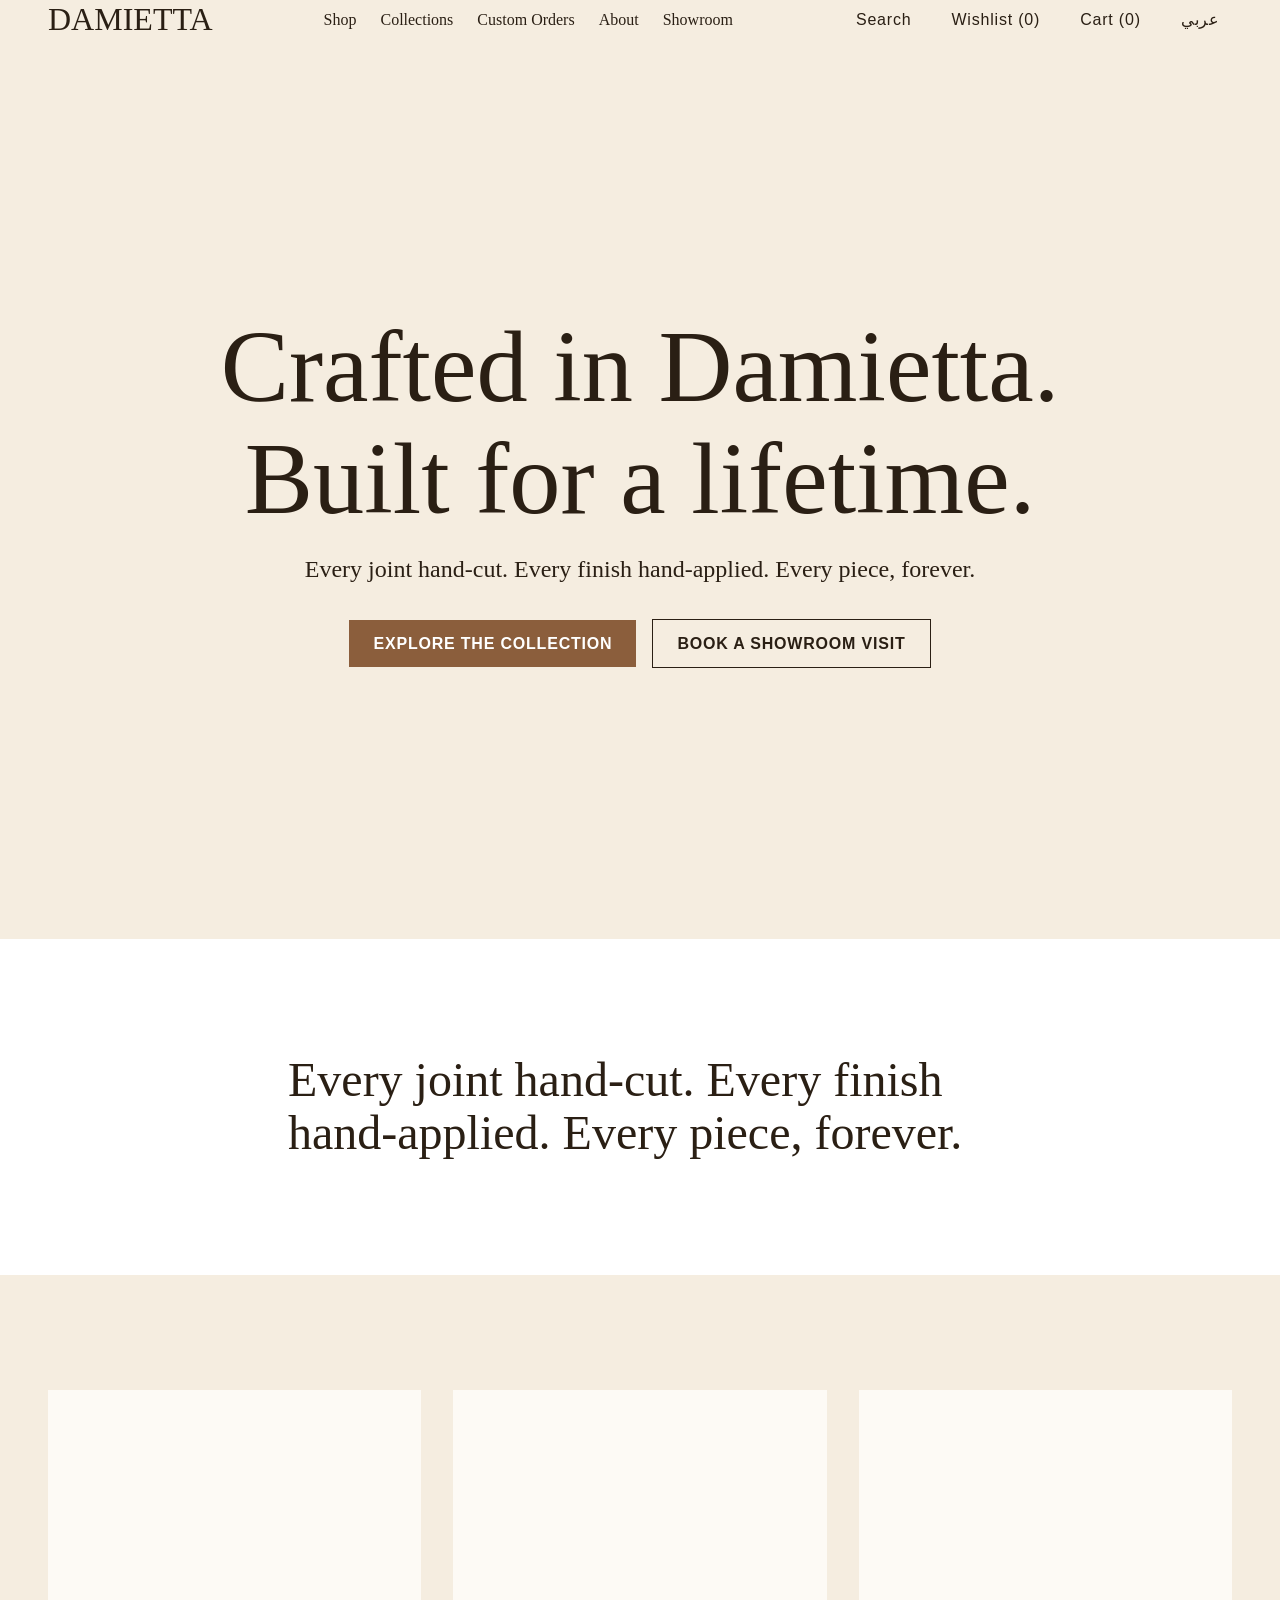
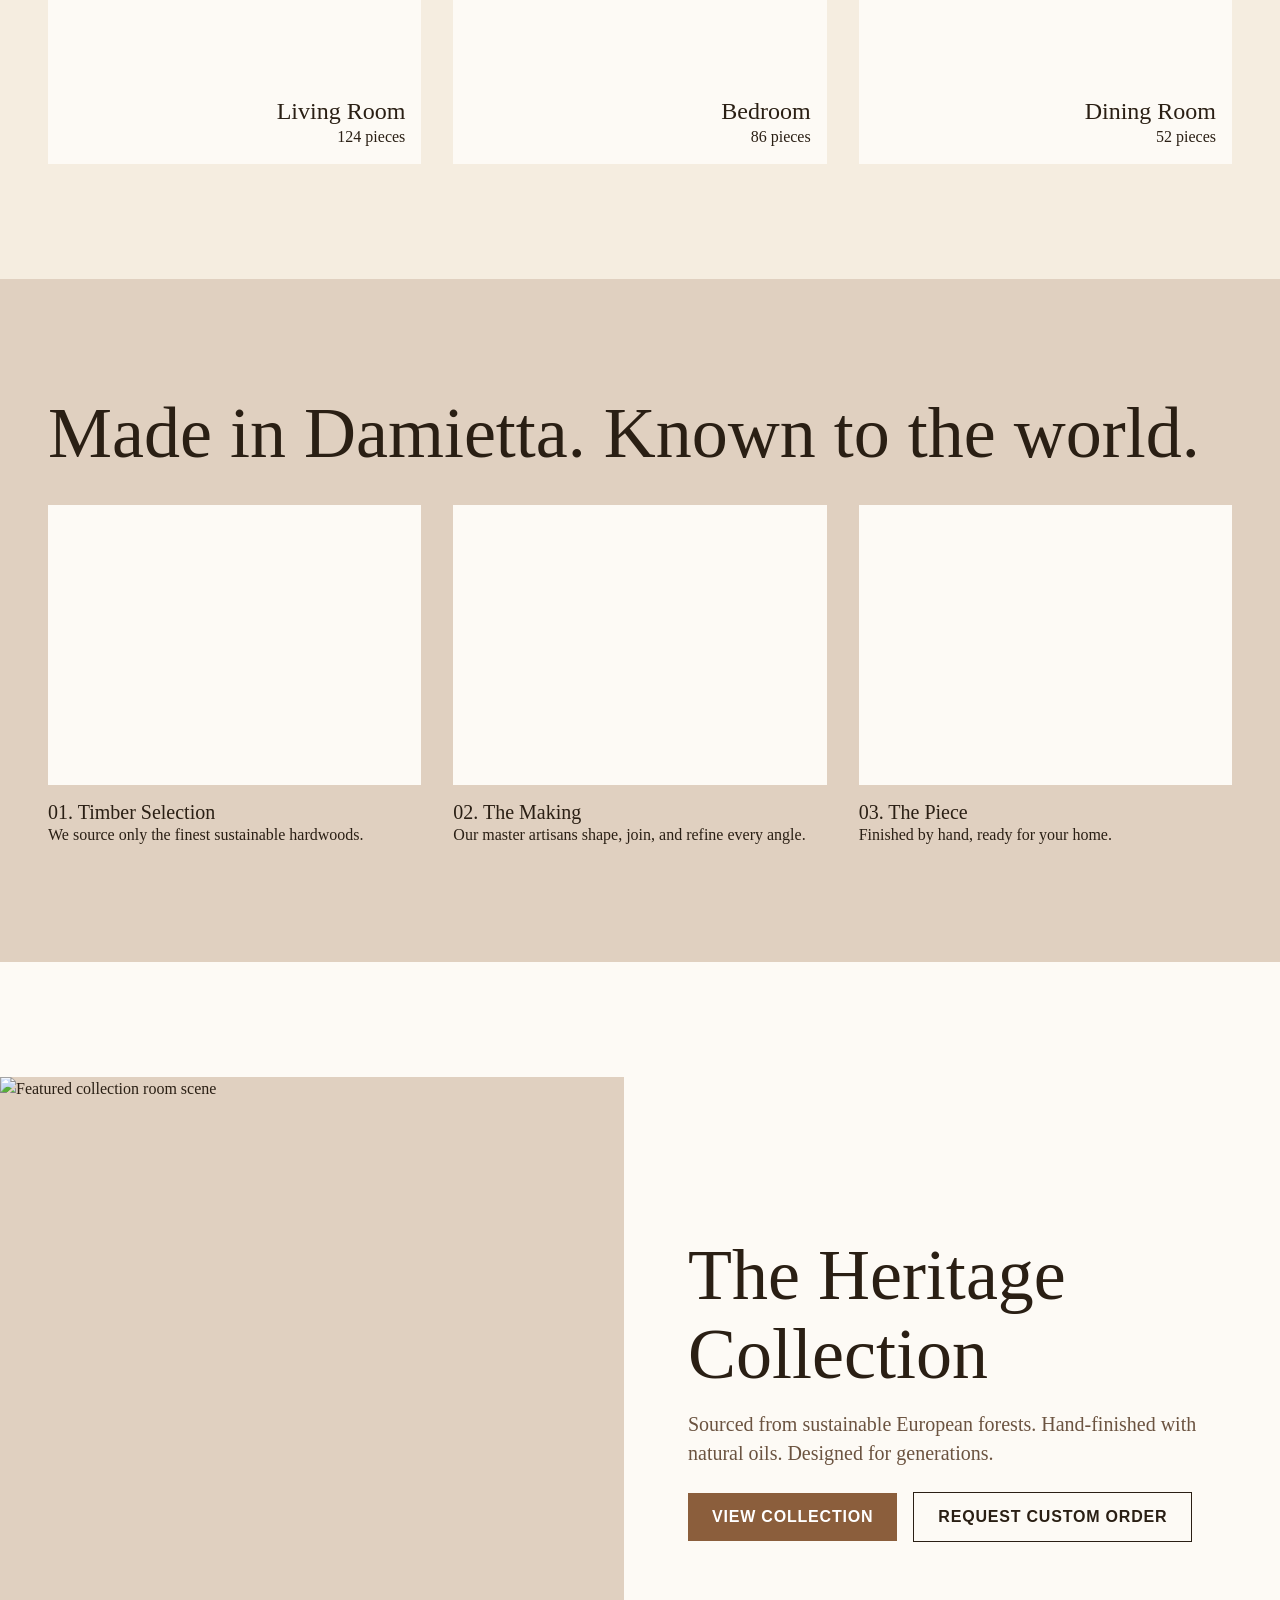
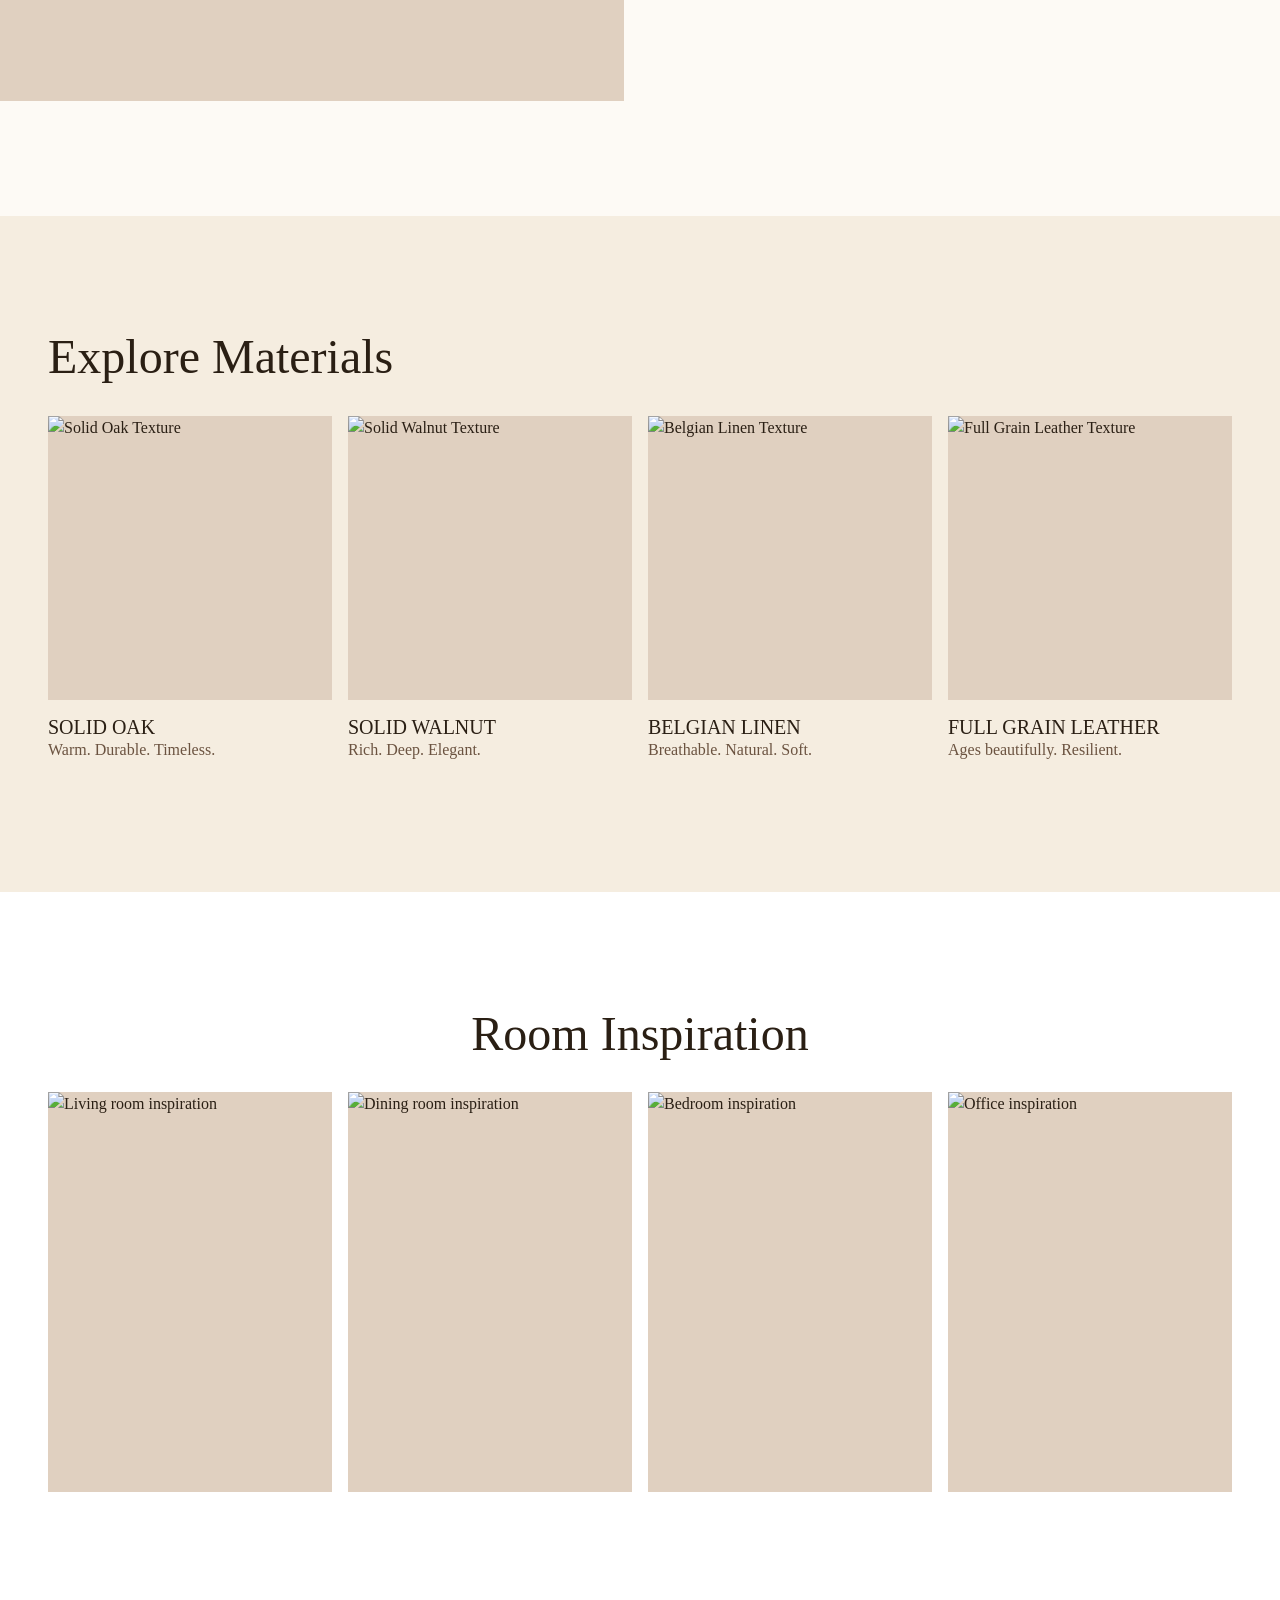
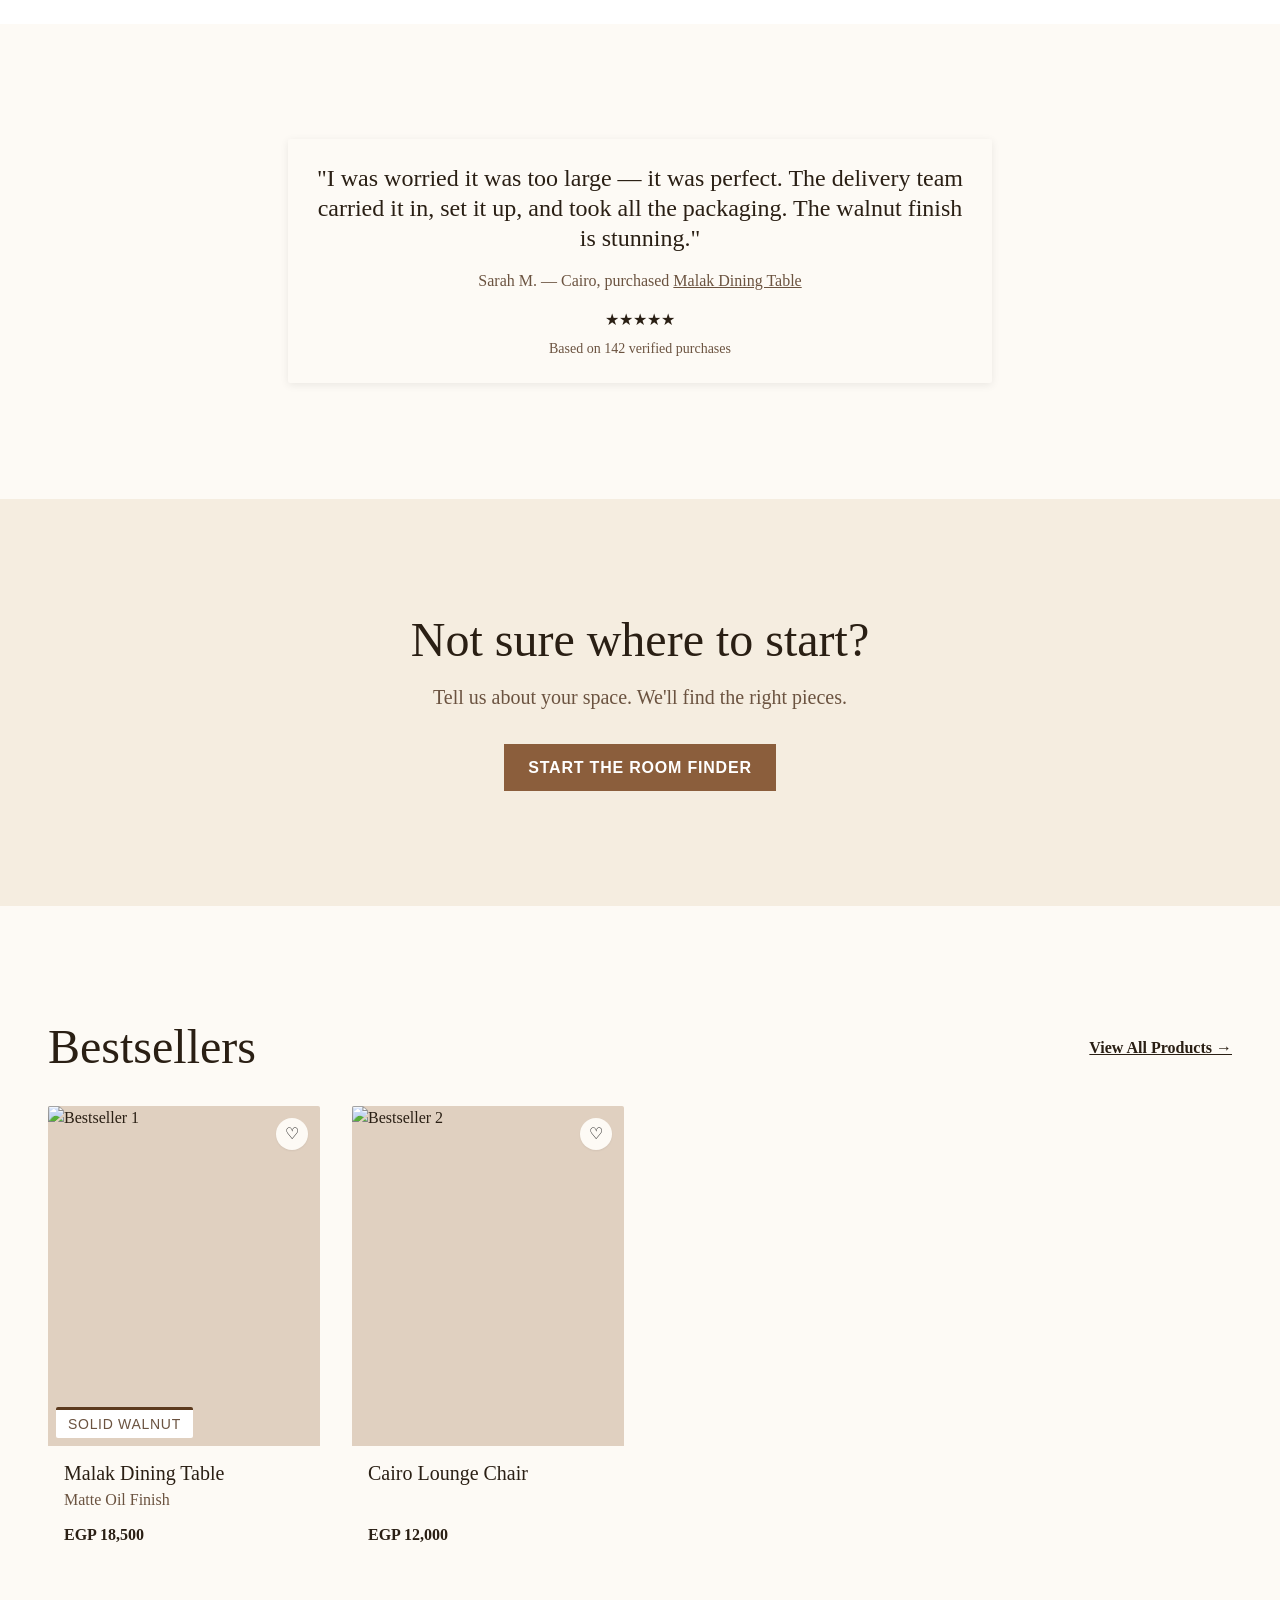
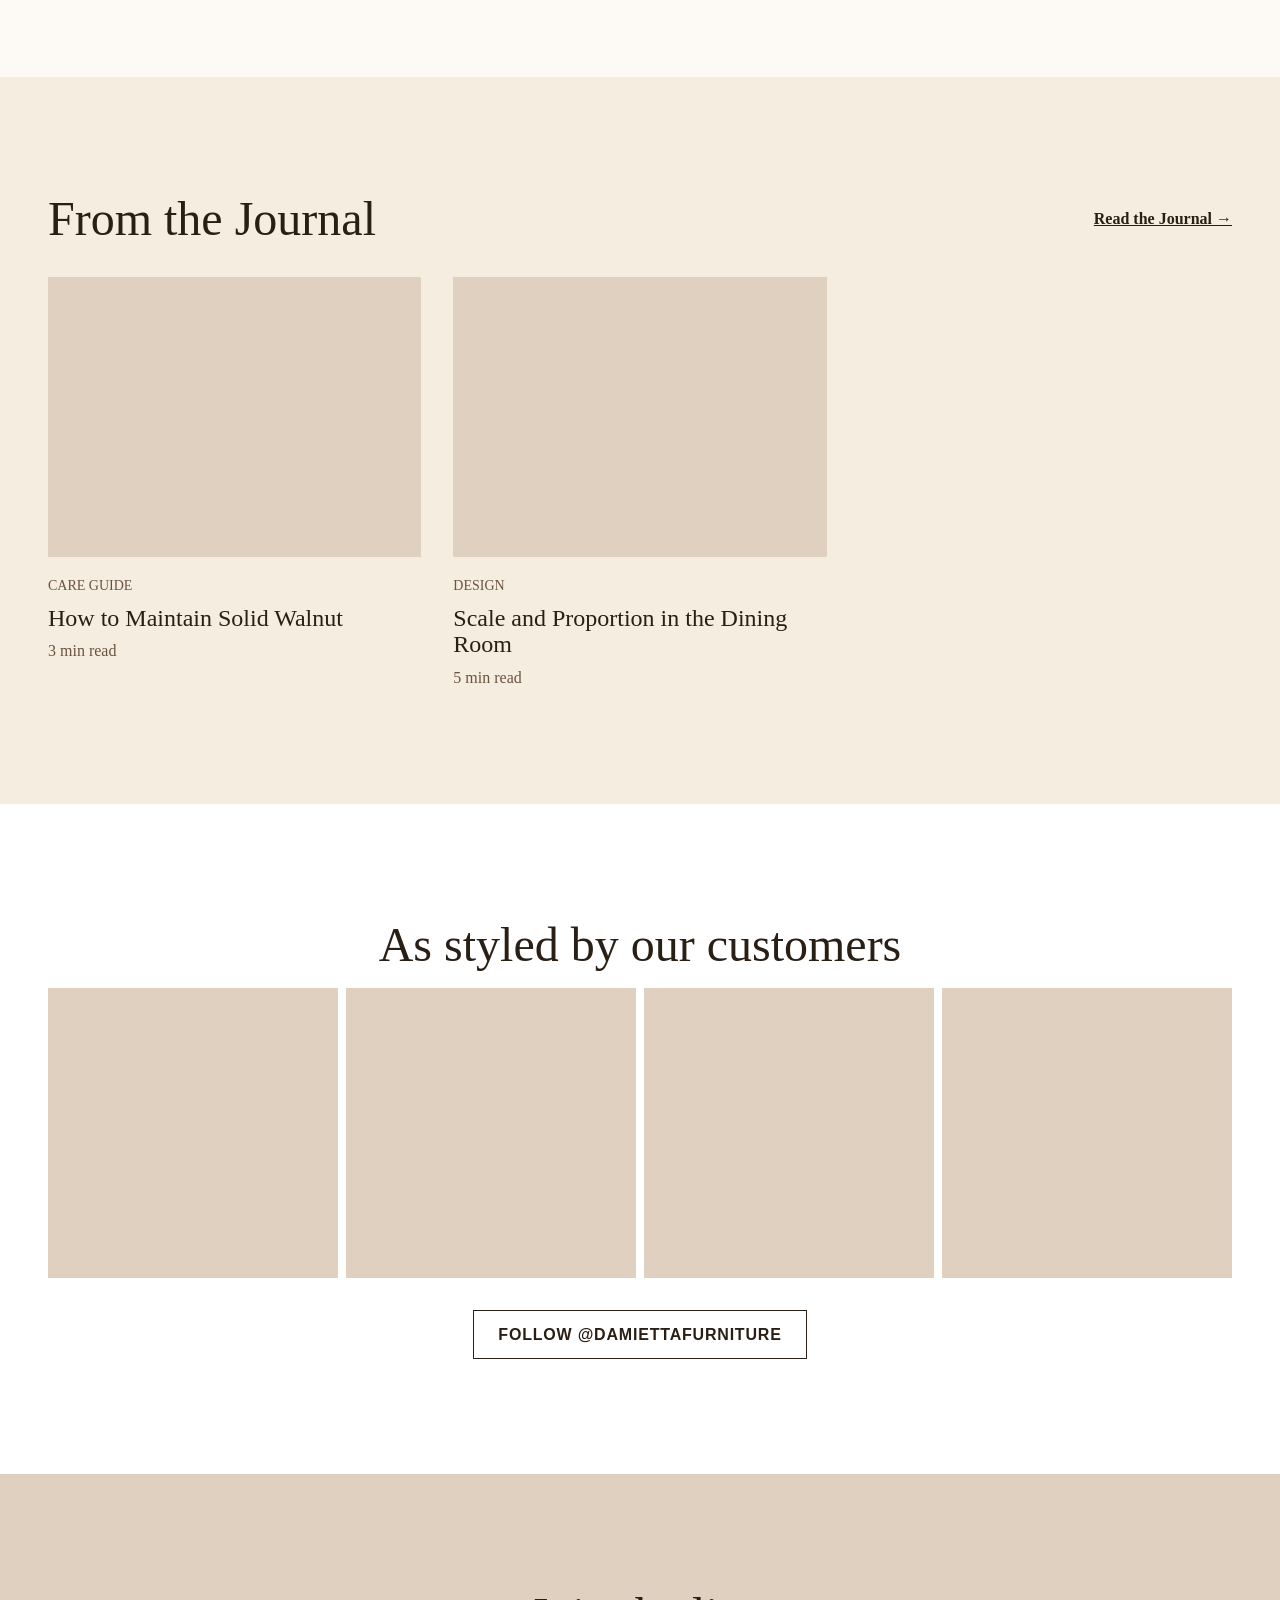
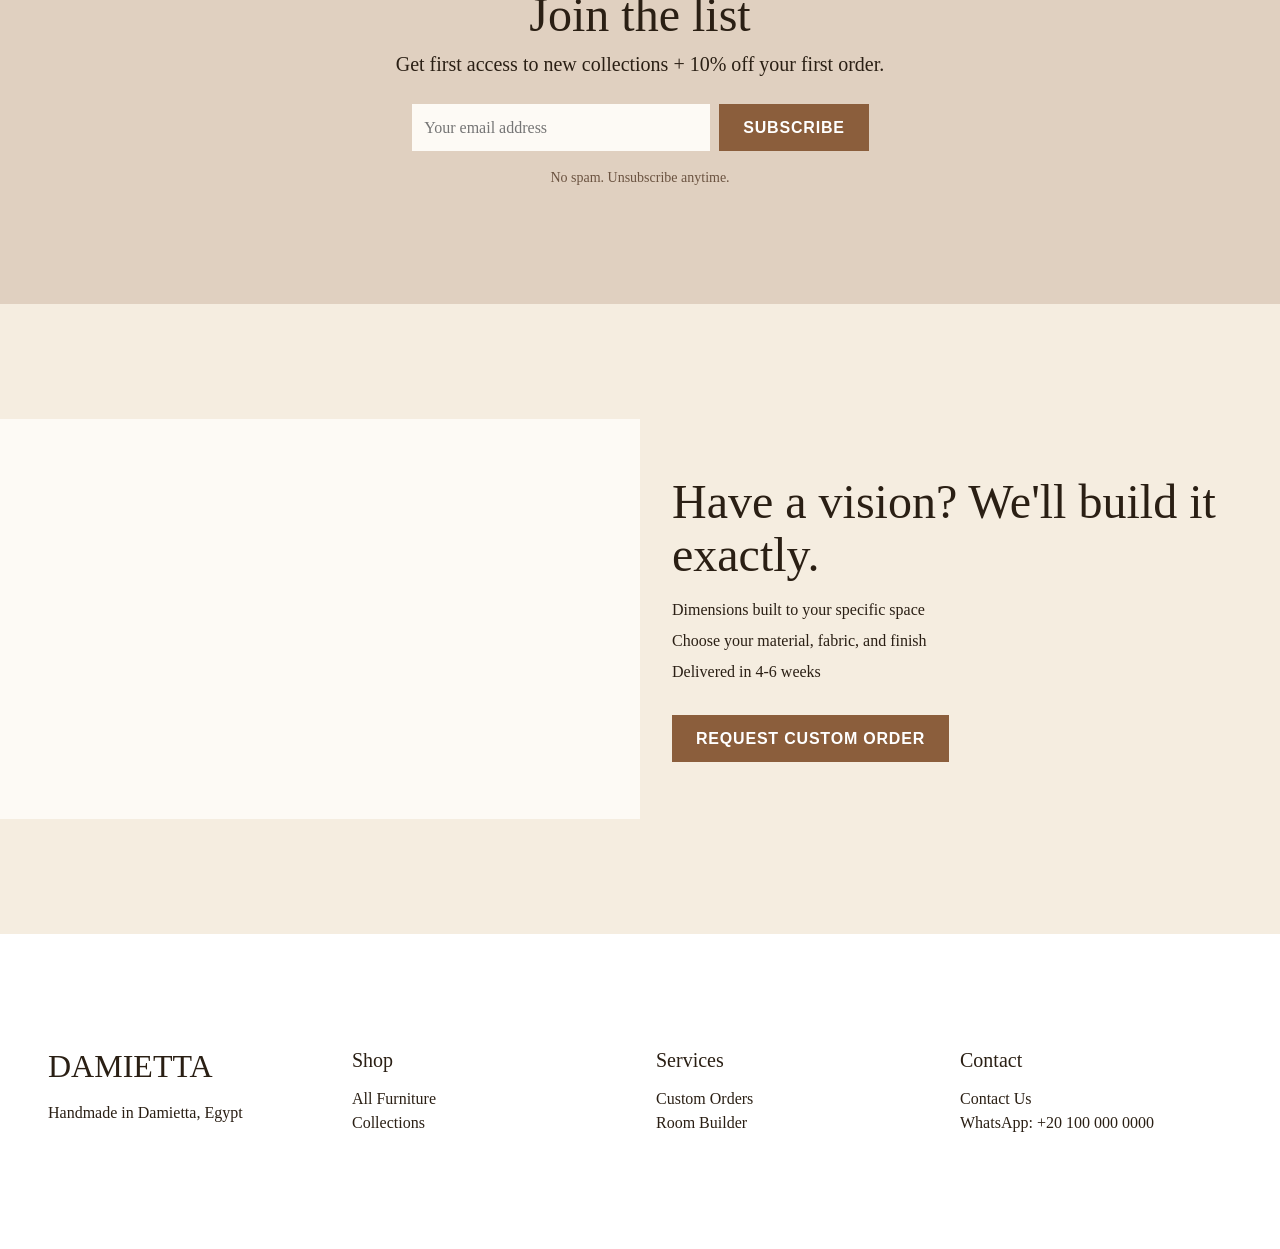
==== pages/index.html @ 0891b2ca "feat: implement complete vanilla HTML/CSS/JS furniture gallery system Co-authored-by: motifyee <1329" ====
<!DOCTYPE html>

<html dir="ltr" lang="en">
<head>
<meta charset="utf-8"/>
<meta content="width=device-width, initial-scale=1.0" name="viewport"/>
<title>Damietta Furniture | Crafted for a lifetime</title>
<!-- Preload LCP image -->
<link as="image" href="assets/hero-room.webp" rel="preload" type="image/webp"/>
<link href="../tokens.css" rel="stylesheet"/>
<link href="../base.css" rel="stylesheet"/>
<link href="../layout.css" rel="stylesheet"/>
<link href="../components.css" rel="stylesheet"/>
<link href="../rtl.css" rel="stylesheet"/>
<!-- Load default personality -->
<link href="../brand-personalities/artisan-heritage.css" rel="stylesheet"/>
</head>
<body>
<!-- Navigation -->
<header class="header">
<div class="container flex-row justify-between align-center">
<div class="header__logo h3">DAMIETTA</div>
<nav class="header__nav">
<!-- Desktop Nav -->
<ul class="flex-row gap-6 d-mobile-none">
<li><a href="gallery.html">Shop</a></li>
<li><a href="collections.html">Collections</a></li>
<li><a href="custom-order.html">Custom Orders</a></li>
<li><a href="about.html">About</a></li>
<li><a href="showroom.html">Showroom</a></li>
</ul>
</nav>
<div class="header__actions flex-row gap-4">
<button aria-label="Search" class="btn btn--ghost">Search</button>
<button aria-label="Wishlist" class="btn btn--ghost">Wishlist (0)</button>
<button aria-label="Cart" class="btn btn--ghost">Cart (0)</button>
<button class="btn btn--ghost" onclick="document.documentElement.dir='rtl';">عربي</button>
</div>
</div>
</header>
<main>
<!-- Hero -->
<section class="section section--hero flex-column justify-center align-center bg-background hero-bg">
<div class="container text-center">
<h1 class="text-display">Crafted in Damietta.<br/>Built for a lifetime.</h1>
<p class="text-xl margin-top-4">Every joint hand-cut. Every finish hand-applied. Every piece, forever.</p>
<div class="flex-row gap-4 justify-center margin-top-8">
<a class="btn btn--primary" href="gallery.html">Explore the Collection</a>
<a class="btn btn--secondary" href="showroom.html">Book a Showroom Visit</a>
</div>
</div>
</section>
<!-- Brand Statement -->
<section class="section bg-surface-raised">
<div class="container container--narrow">
<h2 class="text-3xl">Every joint hand-cut. Every finish hand-applied. Every piece, forever.</h2>
</div>
</section>
<!-- Categories -->
<section class="section">
<div class="container">
<div class="grid grid--3-col">
<!-- Category tiles -->
<div class="category-tile aspect-square bg-surface">
<div class="padding-4 align-end flex-column justify-end h-full">
<h3 class="text-xl">Living Room</h3>
<p>124 pieces</p>
</div>
</div>
<div class="category-tile aspect-square bg-surface">
<div class="padding-4 align-end flex-column justify-end h-full">
<h3 class="text-xl">Bedroom</h3>
<p>86 pieces</p>
</div>
</div>
<div class="category-tile aspect-square bg-surface">
<div class="padding-4 align-end flex-column justify-end h-full">
<h3 class="text-xl">Dining Room</h3>
<p>52 pieces</p>
</div>
</div>
</div>
</div>
</section>
<!-- Damietta Craft Story -->
<section class="section bg-accent-subtle">
<div class="container">
<h2 class="text-4xl margin-bottom-8">Made in Damietta. Known to the world.</h2>
<div class="grid grid--3-col">
<div>
<div class="aspect-4-3 bg-surface margin-bottom-4"></div>
<h3 class="text-lg">01. Timber Selection</h3>
<p>We source only the finest sustainable hardwoods.</p>
</div>
<div>
<div class="aspect-4-3 bg-surface margin-bottom-4"></div>
<h3 class="text-lg">02. The Making</h3>
<p>Our master artisans shape, join, and refine every angle.</p>
</div>
<div>
<div class="aspect-4-3 bg-surface margin-bottom-4"></div>
<h3 class="text-lg">03. The Piece</h3>
<p>Finished by hand, ready for your home.</p>
</div>
</div>
</div>
</section>
<!-- Featured Collection -->
<section class="section split-layout align-center gap-8 bg-surface">
<div class="aspect-4-3 bg-accent-subtle order-1">
<picture>
<source sizes="(max-width: 768px) 100vw, (max-width: 1200px) 55vw, 800px" srcset="assets/collection-1.avif 800w, assets/collection-1@2x.avif 1600w" type="image/avif"/>
<source sizes="(max-width: 768px) 100vw, (max-width: 1200px) 55vw, 800px" srcset="assets/collection-1.webp 800w, assets/collection-1@2x.webp 1600w" type="image/webp"/>
<img alt="Featured collection room scene" class="w-full h-full object-cover" height="400" loading="lazy" src="assets/collection-1.jpg" width="400"/>
</picture>
</div>
<div class="padding-inline-8 order-2">
<h2 class="text-4xl margin-bottom-4">The Heritage Collection</h2>
<p class="text-lg text-secondary margin-bottom-6">Sourced from sustainable European forests. Hand-finished with natural oils. Designed for generations.</p>
<div class="flex-row gap-4">
<a class="btn btn--primary" href="gallery.html">View Collection</a>
<a class="btn btn--secondary" href="custom-order.html">Request Custom Order</a>
</div>
</div>
</section>
<!-- Material Explorer -->
<section class="section">
<div class="container">
<h2 class="text-3xl margin-bottom-8">Explore Materials</h2>
<div class="horizontal-scroll">
<div>
<div class="aspect-square bg-border margin-bottom-4">
<picture>
<source sizes="(max-width: 768px) 100vw, (max-width: 1200px) 55vw, 800px" srcset="assets/mat-oak.avif 800w, assets/mat-oak@2x.avif 1600w" type="image/avif"/>
<source sizes="(max-width: 768px) 100vw, (max-width: 1200px) 55vw, 800px" srcset="assets/mat-oak.webp 800w, assets/mat-oak@2x.webp 1600w" type="image/webp"/>
<img alt="Solid Oak Texture" class="w-full h-full object-cover" height="400" loading="lazy" src="assets/mat-oak.jpg" width="400"/>
</picture></div>
<h3 class="text-lg font-label text-uppercase">Solid Oak</h3>
<p class="text-sm text-secondary">Warm. Durable. Timeless.</p>
</div>
<div>
<div class="aspect-square bg-border margin-bottom-4">
<picture>
<source sizes="(max-width: 768px) 100vw, (max-width: 1200px) 55vw, 800px" srcset="assets/mat-walnut.avif 800w, assets/mat-walnut@2x.avif 1600w" type="image/avif"/>
<source sizes="(max-width: 768px) 100vw, (max-width: 1200px) 55vw, 800px" srcset="assets/mat-walnut.webp 800w, assets/mat-walnut@2x.webp 1600w" type="image/webp"/>
<img alt="Solid Walnut Texture" class="w-full h-full object-cover" height="400" loading="lazy" src="assets/mat-walnut.jpg" width="400"/>
</picture></div>
<h3 class="text-lg font-label text-uppercase">Solid Walnut</h3>
<p class="text-sm text-secondary">Rich. Deep. Elegant.</p>
</div>
<div>
<div class="aspect-square bg-border margin-bottom-4">
<picture>
<source sizes="(max-width: 768px) 100vw, (max-width: 1200px) 55vw, 800px" srcset="assets/mat-linen.avif 800w, assets/mat-linen@2x.avif 1600w" type="image/avif"/>
<source sizes="(max-width: 768px) 100vw, (max-width: 1200px) 55vw, 800px" srcset="assets/mat-linen.webp 800w, assets/mat-linen@2x.webp 1600w" type="image/webp"/>
<img alt="Belgian Linen Texture" class="w-full h-full object-cover" height="400" loading="lazy" src="assets/mat-linen.jpg" width="400"/>
</picture></div>
<h3 class="text-lg font-label text-uppercase">Belgian Linen</h3>
<p class="text-sm text-secondary">Breathable. Natural. Soft.</p>
</div>
<div>
<div class="aspect-square bg-border margin-bottom-4">
<picture>
<source sizes="(max-width: 768px) 100vw, (max-width: 1200px) 55vw, 800px" srcset="assets/mat-leather.avif 800w, assets/mat-leather@2x.avif 1600w" type="image/avif"/>
<source sizes="(max-width: 768px) 100vw, (max-width: 1200px) 55vw, 800px" srcset="assets/mat-leather.webp 800w, assets/mat-leather@2x.webp 1600w" type="image/webp"/>
<img alt="Full Grain Leather Texture" class="w-full h-full object-cover" height="400" loading="lazy" src="assets/mat-leather.jpg" width="400"/>
</picture></div>
<h3 class="text-lg font-label text-uppercase">Full Grain Leather</h3>
<p class="text-sm text-secondary">Ages beautifully. Resilient.</p>
</div>
</div>
</div>
</section>
<!-- Room Inspiration Gallery -->
<section class="section bg-surface-raised">
<div class="container">
<h2 class="text-3xl text-center margin-bottom-8">Room Inspiration</h2>
<div class="masonry-grid">
<div class="masonry-item">
<picture>
<source sizes="(max-width: 768px) 100vw, (max-width: 1200px) 55vw, 800px" srcset="assets/inspire-1.avif 800w, assets/inspire-1@2x.avif 1600w" type="image/avif"/>
<source sizes="(max-width: 768px) 100vw, (max-width: 1200px) 55vw, 800px" srcset="assets/inspire-1.webp 800w, assets/inspire-1@2x.webp 1600w" type="image/webp"/>
<img alt="Living room inspiration" class="w-full bg-border" height="400" loading="lazy" src="assets/inspire-1.jpg" style="min-height: 200px;" width="400"/>
</picture></div>
<div class="masonry-item">
<picture>
<source sizes="(max-width: 768px) 100vw, (max-width: 1200px) 55vw, 800px" srcset="assets/inspire-2.avif 800w, assets/inspire-2@2x.avif 1600w" type="image/avif"/>
<source sizes="(max-width: 768px) 100vw, (max-width: 1200px) 55vw, 800px" srcset="assets/inspire-2.webp 800w, assets/inspire-2@2x.webp 1600w" type="image/webp"/>
<img alt="Dining room inspiration" class="w-full bg-border" height="400" loading="lazy" src="assets/inspire-2.jpg" style="min-height: 300px;" width="400"/>
</picture></div>
<div class="masonry-item">
<picture>
<source sizes="(max-width: 768px) 100vw, (max-width: 1200px) 55vw, 800px" srcset="assets/inspire-3.avif 800w, assets/inspire-3@2x.avif 1600w" type="image/avif"/>
<source sizes="(max-width: 768px) 100vw, (max-width: 1200px) 55vw, 800px" srcset="assets/inspire-3.webp 800w, assets/inspire-3@2x.webp 1600w" type="image/webp"/>
<img alt="Bedroom inspiration" class="w-full bg-border" height="400" loading="lazy" src="assets/inspire-3.jpg" style="min-height: 250px;" width="400"/>
</picture></div>
<div class="masonry-item">
<picture>
<source sizes="(max-width: 768px) 100vw, (max-width: 1200px) 55vw, 800px" srcset="assets/inspire-4.avif 800w, assets/inspire-4@2x.avif 1600w" type="image/avif"/>
<source sizes="(max-width: 768px) 100vw, (max-width: 1200px) 55vw, 800px" srcset="assets/inspire-4.webp 800w, assets/inspire-4@2x.webp 1600w" type="image/webp"/>
<img alt="Office inspiration" class="w-full bg-border" height="400" loading="lazy" src="assets/inspire-4.jpg" style="min-height: 350px;" width="400"/>
</picture></div>
</div>
</div>
</section>
<!-- Testimonial Section -->
<section class="section text-center bg-surface">
<div class="container container--narrow">
<div class="testimonial-card">
<p class="testimonial-card__quote">"I was worried it was too large — it was perfect. The delivery team carried it in, set it up, and took all the packaging. The walnut finish is stunning."</p>
<p class="testimonial-card__author">Sarah M. — Cairo, purchased <a class="underline" href="product.html">Malak Dining Table</a></p>
<p aria-label="5 stars" class="margin-top-4">★★★★★</p>
<p class="text-xs text-secondary margin-top-2">Based on 142 verified purchases</p>
</div>
</div>
</section>
<!-- Style Quiz Teaser -->
<section class="section">
<div class="container text-center">
<h2 class="text-3xl margin-bottom-4">Not sure where to start?</h2>
<p class="text-lg text-secondary margin-bottom-8">Tell us about your space. We'll find the right pieces.</p>
<a class="btn btn--primary" href="room-builder.html">Start the Room Finder</a>
</div>
</section>
<!-- Bestsellers Grid -->
<section class="section bg-surface">
<div class="container">
<div class="flex-row justify-between align-center margin-bottom-8">
<h2 class="text-3xl">Bestsellers</h2>
<a class="text-sm font-bold underline" href="gallery.html">View All Products →</a>
</div>
<div class="grid grid--4-col">
<!-- Bestseller 1 -->
<article class="product-card">
<a class="product-card__image-wrap" href="product.html">
<picture>
<source sizes="(max-width: 768px) 100vw, (max-width: 1200px) 55vw, 800px" srcset="assets/product-1-lifestyle.avif 800w, assets/product-1-lifestyle@2x.avif 1600w" type="image/avif"/>
<source sizes="(max-width: 768px) 100vw, (max-width: 1200px) 55vw, 800px" srcset="assets/product-1-lifestyle.webp 800w, assets/product-1-lifestyle@2x.webp 1600w" type="image/webp"/>
<img alt="Bestseller 1" class="product-card__image" height="600" loading="lazy" src="assets/product-1-lifestyle.jpg" width="600"/>
</picture>
<picture>
<source sizes="(max-width: 768px) 100vw, (max-width: 1200px) 55vw, 800px" srcset="assets/product-1-studio.avif 800w, assets/product-1-studio@2x.avif 1600w" type="image/avif"/>
<source sizes="(max-width: 768px) 100vw, (max-width: 1200px) 55vw, 800px" srcset="assets/product-1-studio.webp 800w, assets/product-1-studio@2x.webp 1600w" type="image/webp"/>
<img alt="Bestseller 1 alt" class="product-card__image-alt" height="600" loading="lazy" src="assets/product-1-studio.jpg" width="600"/>
</picture>
<button class="product-card__wishlist">♡</button>
<div class="badge badge--material badge-position" style="--badge-color: var(--material-walnut);">Solid Walnut</div>
</a>
<div class="product-card__info">
<h3 class="product-card__title">Malak Dining Table</h3>
<p class="product-card__desc">Matte Oil Finish</p>
<p class="product-card__price">EGP 18,500</p>
</div>
</article>
<!-- Bestseller 2 (Duplicated for structure) -->
<article class="product-card">
<a class="product-card__image-wrap" href="product.html">
<picture>
<source sizes="(max-width: 768px) 100vw, (max-width: 1200px) 55vw, 800px" srcset="assets/product-2-lifestyle.avif 800w, assets/product-2-lifestyle@2x.avif 1600w" type="image/avif"/>
<source sizes="(max-width: 768px) 100vw, (max-width: 1200px) 55vw, 800px" srcset="assets/product-2-lifestyle.webp 800w, assets/product-2-lifestyle@2x.webp 1600w" type="image/webp"/>
<img alt="Bestseller 2" class="product-card__image" height="600" loading="lazy" src="assets/product-2-lifestyle.jpg" width="600"/>
</picture>
<button class="product-card__wishlist">♡</button>
</a>
<div class="product-card__info">
<h3 class="product-card__title">Cairo Lounge Chair</h3>
<p class="product-card__price">EGP 12,000</p>
</div>
</article>
</div>
</div>
</section>
<!-- Interior Design Journal -->
<section class="section">
<div class="container">
<div class="flex-row justify-between align-center margin-bottom-8">
<h2 class="text-3xl">From the Journal</h2>
<a class="text-sm font-bold underline" href="journal.html">Read the Journal →</a>
</div>
<div class="grid grid--3-col">
<article>
<div class="aspect-4-3 bg-border margin-bottom-4"></div>
<span class="text-xs text-secondary text-uppercase">Care Guide</span>
<h3 class="text-xl margin-block-2">How to Maintain Solid Walnut</h3>
<p class="text-secondary text-sm">3 min read</p>
</article>
<article>
<div class="aspect-4-3 bg-border margin-bottom-4"></div>
<span class="text-xs text-secondary text-uppercase">Design</span>
<h3 class="text-xl margin-block-2">Scale and Proportion in the Dining Room</h3>
<p class="text-secondary text-sm">5 min read</p>
</article>
</div>
</div>
</section>
<!-- Instagram Social Proof -->
<section class="section bg-surface-raised text-center">
<div class="container">
<h2 class="text-3xl margin-bottom-4">As styled by our customers</h2>
<div class="grid grid--4-col gap-2 margin-bottom-8">
<div class="aspect-square bg-border"></div>
<div class="aspect-square bg-border"></div>
<div class="aspect-square bg-border"></div>
<div class="aspect-square bg-border"></div>
</div>
<a class="btn btn--secondary" href="#">Follow @DamiettaFurniture</a>
</div>
</section>
<!-- Email Capture -->
<section class="section bg-accent-subtle text-center">
<div class="container container--narrow">
<h2 class="text-3xl margin-bottom-2">Join the list</h2>
<p class="text-lg margin-bottom-6">Get first access to new collections + 10% off your first order.</p>
<form class="flex-row justify-center gap-2">
<input class="form-input w-full" placeholder="Your email address" required="" style="max-width: 300px;" type="email"/>
<button class="btn btn--primary" type="submit">Subscribe</button>
</form>
<p class="text-xs text-secondary margin-top-4">No spam. Unsubscribe anytime.</p>
</div>
</section>
<!-- Custom Order CTA -->
<section class="section split-layout">
<div class="bg-surface min-h-400">
<!-- Woodworking close-up image placeholder -->
</div>
<div class="flex-column justify-center padding-8 bg-background">
<h2 class="text-3xl">Have a vision? We'll build it exactly.</h2>
<ul class="margin-top-4 gap-2 flex-column">
<li>Dimensions built to your specific space</li>
<li>Choose your material, fabric, and finish</li>
<li>Delivered in 4-6 weeks</li>
</ul>
<div class="margin-top-8">
<a class="btn btn--primary" href="custom-order.html">Request Custom Order</a>
</div>
</div>
</section>
</main>
<footer class="section bg-surface-raised">
<div class="container grid grid--4-col">
<div>
<div class="h3 margin-bottom-4">DAMIETTA</div>
<p>Handmade in Damietta, Egypt</p>
</div>
<div>
<h4 class="text-lg margin-bottom-4">Shop</h4>
<ul>
<li><a href="gallery.html">All Furniture</a></li>
<li><a href="collections.html">Collections</a></li>
</ul>
</div>
<div>
<h4 class="text-lg margin-bottom-4">Services</h4>
<ul>
<li><a href="custom-order.html">Custom Orders</a></li>
<li><a href="room-builder.html">Room Builder</a></li>
</ul>
</div>
<div>
<h4 class="text-lg margin-bottom-4">Contact</h4>
<ul>
<li><a href="contact.html">Contact Us</a></li>
<li>WhatsApp: +20 100 000 0000</li>
</ul>
</div>
</div>
</footer>
<!-- Mobile Bottom Tab Bar -->
<nav class="bottom-tab-bar d-md-none">
<a class="tab-bar__item is-active" href="index.html">
<span class="tab-bar__icon">⌂</span>
<span>Home</span>
</a>
<a class="tab-bar__item" href="gallery.html">
<span class="tab-bar__icon">▦</span>
<span>Shop</span>
</a>
<a class="tab-bar__item" href="#">
<span class="tab-bar__icon">♡</span>
<span>Wishlist</span>
</a>
<a class="tab-bar__item" href="#">
<span class="tab-bar__icon">🛒</span>
<span>Cart</span>
</a>
<a class="tab-bar__item" href="#">
<span class="tab-bar__icon">☰</span>
<span>Menu</span>
</a>
</nav>
<script defer="" src="../js/scripts.js"></script>
</body>
</html>
---- tokens.css ----
/* tokens.css */
:root {
  /* TYPOGRAPHY */
  --font-display: "Playfair Display", serif; /* Default to artisan-heritage, overridable */
  --font-body: "Source Serif 4", serif;
  --font-label: "Lato", sans-serif;
  --font-arabic: "Amiri", serif;

  /* SCALE - fluid using clamp() */
  --text-xs: clamp(0.75rem, 1.5vw, 0.875rem);
  --text-sm: clamp(0.875rem, 1.75vw, 1rem);
  --text-base: clamp(1rem, 2vw, 1.125rem);
  --text-lg: clamp(1.125rem, 2.25vw, 1.25rem);
  --text-xl: clamp(1.25rem, 2.5vw, 1.5rem);
  --text-2xl: clamp(1.5rem, 3vw, 2rem);
  --text-3xl: clamp(2rem, 4vw, 3rem);
  --text-4xl: clamp(2.5rem, 6vw, 4.5rem);
  --text-display: clamp(3rem, 8vw, 7rem);

  /* LINE HEIGHT */
  --lh-tight: 1.1;
  --lh-snug: 1.25;
  --lh-normal: 1.45;
  --lh-relaxed: 1.6;
  --lh-prose: 1.75;

  /* COLORS - Base tokens, typically overridden by brand personalities */
  --color-background: #F5EDE0;
  --color-surface: #FDFAF5;
  --color-surface-raised: #FFFFFF;
  --color-text-primary: #2A1F14;
  --color-text-secondary: #6B5340;
  --color-text-muted: #888888;
  --color-accent: #8B5E3C;
  --color-accent-hover: #6E4A2E;
  --color-accent-subtle: #E0D0C0;
  --color-border: #E0D0C0;
  --color-border-strong: #2A1F14;
  --color-wood-warm: #C4884A;
  --color-wood-dark: #5C3A1E;
  --color-wood-light: #DEB887;

  /* WOOD MATERIAL TOKENS */
  --material-oak: #C8A97E;
  --material-walnut: #5C3A1E;
  --material-pine: #DEB887;
  --material-ebony: #1F1209;
  --material-ash: #D4C5B0;
  --material-mahogany: #8B3A21;

  /* UPHOLSTERY TOKENS */
  --fabric-linen: #E8DDD0;
  --fabric-velvet: #7B4F8A;
  --fabric-leather: #6B4226;
  --fabric-boucle: #D4CFC8;
  --fabric-cotton: #F0EBE3;

  /* SPACING - 8pt scale */
  --space-1: 4px;
  --space-2: 8px;
  --space-3: 12px;
  --space-4: 16px;
  --space-5: 20px;
  --space-6: 24px;
  --space-8: 32px;
  --space-10: 40px;
  --space-12: 48px;
  --space-16: 64px;
  --space-20: 80px;
  --space-24: 96px;
  --space-32: 128px;

  /* RADIUS */
  --radius-none: 0;
  --radius-xs: 2px;
  --radius-sm: 4px;
  --radius-md: 8px;
  --radius-lg: 16px;
  --radius-xl: 24px;
  --radius-pill: 9999px;
  --radius-organic: 60% 40% 55% 45% / 45% 55% 40% 60%;

  /* SHADOWS */
  --shadow-xs: 0 1px 2px rgba(0,0,0,0.06);
  --shadow-sm: 0 2px 8px rgba(0,0,0,0.08);
  --shadow-md: 0 4px 16px rgba(0,0,0,0.10);
  --shadow-lg: 0 8px 32px rgba(0,0,0,0.12);
  --shadow-xl: 0 16px 56px rgba(0,0,0,0.16);
  --shadow-product: 0 8px 40px rgba(0,0,0,0.14), 0 2px 8px rgba(0,0,0,0.06);
  --shadow-hover: 0 24px 64px rgba(0,0,0,0.18), 0 4px 12px rgba(0,0,0,0.08);
  --shadow-wood-glow: 0 0 48px rgba(200,169,126,0.25);

  /* MOTION */
  --dur-instant: 0ms;
  --dur-fast: 100ms;
  --dur-normal: 200ms;
  --dur-slow: 350ms;
  --dur-enter: 500ms;
  --dur-reveal: 700ms;

  --ease-in: cubic-bezier(0.4, 0, 1, 1);
  --ease-out: cubic-bezier(0, 0, 0.2, 1);
  --ease-in-out: cubic-bezier(0.4, 0, 0.2, 1);
  --ease-grain: cubic-bezier(0.34, 1.4, 0.64, 1); /* Slight overshoot */
  --ease-pour: cubic-bezier(0.22, 1, 0.36, 1); /* Smooth deceleration */
}

@media (prefers-reduced-motion: reduce) {
  :root {
    --dur-instant: 0ms;
    --dur-fast: 0ms;
    --dur-normal: 0ms;
    --dur-slow: 0ms;
    --dur-enter: 0ms;
    --dur-reveal: 0ms;
  }
}
---- base.css ----
/* base.css */
*, *::before, *::after {
  box-sizing: border-box;
}

body, h1, h2, h3, h4, p, figure, blockquote, dl, dd {
  margin: 0;
}

ul, ol {
  margin: 0;
  padding: 0;
  list-style: none;
}

html {
  scroll-behavior: smooth;
  font-size: 16px;
}

body {
  min-height: 100vh;
  text-rendering: optimizeSpeed;
  line-height: var(--lh-normal);
  font-family: var(--font-body);
  background-color: var(--color-background);
  color: var(--color-text-primary);
  overflow-x: hidden;
}

a {
  text-decoration: none;
  color: inherit;
}

img, picture {
  max-width: 100%;
  display: block;
}

input, button, textarea, select {
  font: inherit;
}

button {
  background: none;
  border: none;
  cursor: pointer;
  padding: 0;
}

/* Typography Base */
h1, .h1,
h2, .h2,
h3, .h3,
h4, .h4 {
  font-family: var(--font-display);
  line-height: var(--lh-tight);
  font-weight: normal;
}

h1, .h1 { font-size: var(--text-4xl); }
h2, .h2 { font-size: var(--text-3xl); }
h3, .h3 { font-size: var(--text-2xl); }
h4, .h4 { font-size: var(--text-xl); }

.text-display { font-size: var(--text-display); line-height: var(--lh-tight); }
.text-lg { font-size: var(--text-lg); }
.text-base { font-size: var(--text-base); }
.text-sm { font-size: var(--text-sm); }
.text-xs { font-size: var(--text-xs); }

/* Accessibility & Focus */
:focus-visible {
  outline: 3px solid var(--color-accent);
  outline-offset: 2px;
}

::selection {
  background-color: var(--color-accent-subtle);
  color: var(--color-text-primary);
}

/* Custom Scrollbar */
::-webkit-scrollbar {
  width: 8px;
}
::-webkit-scrollbar-track {
  background: var(--color-background);
}
::-webkit-scrollbar-thumb {
  background: var(--color-border);
  border-radius: var(--radius-pill);
}
::-webkit-scrollbar-thumb:hover {
  background: var(--color-text-secondary);
}

@media (prefers-reduced-motion: reduce) {
  html {
    scroll-behavior: auto;
  }
}
---- layout.css ----
/* layout.css */
.container {
  width: 100%;
  max-width: 1440px;
  margin-inline: auto;
  padding-inline: var(--space-4);
}

@media (min-width: 768px) {
  .container {
    padding-inline: var(--space-8);
  }
}

@media (min-width: 1200px) {
  .container {
    padding-inline: var(--space-12);
  }
}

.container--fluid {
  max-width: 100%;
  padding-inline: 0;
}

.container--narrow {
  max-width: 800px;
}

/* Sections */
.section {
  padding-block: var(--space-16);
}

.section--large {
  padding-block: var(--space-24);
}

.section--hero {
  min-height: 100vh;
  display: flex;
  flex-direction: column;
}

@media (min-width: 768px) {
  .section {
    padding-block: var(--space-24);
  }
  .section--large {
    padding-block: var(--space-32);
  }
}

/* Grid Systems */
.grid {
  display: grid;
  gap: var(--space-4);
}

.grid--2-col { grid-template-columns: repeat(1, 1fr); }
.grid--3-col { grid-template-columns: repeat(1, 1fr); }
.grid--4-col { grid-template-columns: repeat(1, 1fr); }
.grid--auto-fit {
  grid-template-columns: repeat(auto-fit, minmax(280px, 1fr));
}

@media (min-width: 768px) {
  .grid { gap: var(--space-6); }
  .grid--2-col { grid-template-columns: repeat(2, 1fr); }
  .grid--3-col { grid-template-columns: repeat(2, 1fr); }
  .grid--4-col { grid-template-columns: repeat(2, 1fr); }
}

@media (min-width: 1024px) {
  .grid { gap: var(--space-8); }
  .grid--3-col { grid-template-columns: repeat(3, 1fr); }
  .grid--4-col { grid-template-columns: repeat(4, 1fr); }
}

/* Specific Layouts */
.split-layout {
  display: grid;
  grid-template-columns: 1fr;
}

@media (min-width: 1024px) {
  .split-layout {
    grid-template-columns: 1fr 1fr;
  }
  .split-layout--reverse {
    direction: rtl; /* simple way to reverse cols, but content needs dir=ltr back */
  }
  .split-layout--reverse > * {
    direction: ltr;
  }
}

.flex-row {
  display: flex;
  align-items: center;
}

.flex-column {
  display: flex;
  flex-direction: column;
}

.justify-between { justify-content: space-between; }
.justify-center { justify-content: center; }
.align-start { align-items: flex-start; }
.align-center { align-items: center; }
.gap-2 { gap: var(--space-2); }
.gap-4 { gap: var(--space-4); }
.gap-6 { gap: var(--space-6); }
.gap-8 { gap: var(--space-8); }

.visually-hidden {
  position: absolute;
  width: 1px;
  height: 1px;
  margin: -1px;
  padding: 0;
  overflow: hidden;
  clip: rect(0, 0, 0, 0);
  border: 0;
}

/* Utility Classes added to replace inline styles */
.bg-surface { background: var(--color-surface); }
.bg-surface-raised { background-color: var(--color-surface-raised); }
.bg-accent-subtle { background-color: var(--color-accent-subtle); }
.bg-border { background-color: var(--color-border); }
.bg-background { background: var(--color-background); }
.padding-block-4 { padding-block: var(--space-4); }
.padding-4 { padding: var(--space-4); }
.padding-8 { padding: var(--space-8); }
.padding-inline-8 { padding-inline: var(--space-8); }
.padding-top-16 { padding-top: var(--space-16); }
.margin-top-1 { margin-top: var(--space-1); }
.margin-top-2 { margin-top: var(--space-2); }
.margin-top-4 { margin-top: var(--space-4); }
.margin-top-8 { margin-top: var(--space-8); }
.margin-top-12 { margin-top: var(--space-12); }
.margin-top-16 { margin-top: var(--space-16); }
.margin-bottom-1 { margin-bottom: var(--space-1); }
.margin-bottom-2 { margin-bottom: var(--space-2); }
.margin-bottom-4 { margin-bottom: var(--space-4); }
.margin-bottom-6 { margin-bottom: var(--space-6); }
.margin-bottom-8 { margin-bottom: var(--space-8); }
.margin-bottom-12 { margin-bottom: var(--space-12); }
.margin-bottom-16 { margin-bottom: var(--space-16); }
.margin-block-2 { margin-block: var(--space-2); }
.margin-inline-auto { margin-inline: auto; }
.text-center { text-align: center; }
.text-uppercase { text-transform: uppercase; }
.text-secondary { color: var(--color-text-secondary); }
.font-bold { font-weight: bold; }
.font-normal { font-weight: normal; }
.tracking-wider { letter-spacing: 0.05em; }
.border-top { border-top: 1px solid var(--color-border); }
.border-radius-sm { border-radius: var(--radius-sm); }
.border-radius-md { border-radius: var(--radius-md); }
.border-radius-50 { border-radius: 50%; }
.box-shadow-sm { box-shadow: var(--shadow-sm); }
.box-shadow-md { box-shadow: var(--shadow-md); }
.aspect-square { aspect-ratio: 1; }
.aspect-4-3 { aspect-ratio: 4/3; }
.aspect-4-5 { aspect-ratio: 4/5; }
.aspect-16-9 { aspect-ratio: 16/9; }
.w-full { width: 100%; }
.h-full { height: 100%; }
.object-cover { object-fit: cover; }
.d-block { display: block; }
.d-flex { display: flex; }
.order-1 { order: 1; }
.order-2 { order: 2; }
.min-h-400 { min-height: 400px; }
.w-60 { width: 60%; }
.align-end { align-items: flex-end; }
.justify-end { justify-content: flex-end; }
.underline { text-decoration: underline; }
.list-disc { list-style-type: disc; padding-left: 20px; }

/* Additional utility classes to remove remaining inline styles */
.badge-position { position: absolute; bottom: 8px; left: 8px; z-index: 2; }
.swatch-fill { width: 100%; height: 100%; border-radius: inherit; }
.bg-walnut { background: var(--material-walnut); }
.bg-oak { background: var(--material-oak); }
.bg-linen { background: var(--fabric-linen); }
.bg-dark-brown { background: #4a2f18; }
.hero-bg { background-image: url('assets/hero-room.webp'); background-position: center; background-size: cover; background-repeat: no-repeat; }
.h-120 { height: 120px; }
.w-40 { width: 40px; }
.h-40 { height: 40px; }
.grid-cols-240-1fr { grid-template-columns: 240px 1fr; }
.grid-cols-55-45 { grid-template-columns: 55% 45%; }
.grid-cols-4 { grid-template-columns: repeat(4, 1fr); }
.trust-box { background-color: var(--color-surface-raised); border: 1px solid var(--color-border); border-radius: var(--radius-sm); }

/* Additional utility classes for layout */
.d-none { display: none; }
@media (min-width: 768px) {
  .d-md-block { display: block; }
  .d-md-flex { display: flex; }
}
@media (max-width: 767px) {
  .d-mobile-none { display: none; }
}
.d-flex { display: flex; }
.justify-between { justify-content: space-between; }
.align-center { align-items: center; }
.gap-2 { gap: var(--space-2); }
.gap-4 { gap: var(--space-4); }
.gap-6 { gap: var(--space-6); }
.gap-8 { gap: var(--space-8); }
.margin-top-4 { margin-top: var(--space-4); }
.margin-top-8 { margin-top: var(--space-8); }
.margin-top-16 { margin-top: var(--space-16); }
.margin-bottom-2 { margin-bottom: var(--space-2); }
.margin-bottom-4 { margin-bottom: var(--space-4); }
.margin-bottom-8 { margin-bottom: var(--space-8); }
.margin-bottom-12 { margin-bottom: var(--space-12); }
.margin-bottom-16 { margin-bottom: var(--space-16); }
.padding-4 { padding: var(--space-4); }
.padding-8 { padding: var(--space-8); }
.text-center { text-align: center; }
.text-xs { font-size: var(--text-xs); }
.text-sm { font-size: var(--text-sm); }
.text-base { font-size: var(--text-base); }
.text-lg { font-size: var(--text-lg); }
.text-xl { font-size: var(--text-xl); }
.text-2xl { font-size: var(--text-2xl); }
.text-3xl { font-size: var(--text-3xl); }
.text-4xl { font-size: var(--text-4xl); }
.text-display { font-size: var(--text-display); }
.text-secondary { color: var(--color-text-secondary); }
.font-bold { font-weight: bold; }
.font-normal { font-weight: normal; }
.underline { text-decoration: underline; }
.w-full { width: 100%; }
.h-full { height: 100%; }
.object-cover { object-fit: cover; }
.bg-surface { background: var(--color-surface); }
.bg-surface-raised { background: var(--color-surface-raised); }
.bg-accent-subtle { background: var(--color-accent-subtle); }
.bg-border { background: var(--color-border); }
.bg-background { background: var(--color-background); }
.border-radius-sm { border-radius: var(--radius-sm); }
.border-radius-md { border-radius: var(--radius-md); }
.box-shadow-sm { box-shadow: var(--shadow-sm); }
.box-shadow-md { box-shadow: var(--shadow-md); }
.aspect-square { aspect-ratio: 1; }
.aspect-4-3 { aspect-ratio: 4/3; }
.aspect-4-5 { aspect-ratio: 4/5; }
.aspect-16-9 { aspect-ratio: 16/9; }
---- components.css ----
/* components.css */

/* Buttons */
.btn {
  display: inline-flex;
  align-items: center;
  justify-content: center;
  gap: var(--space-2);
  padding: var(--space-3) var(--space-6);
  font-family: var(--font-label);
  font-size: var(--text-sm);
  font-weight: 600;
  text-transform: uppercase;
  letter-spacing: 0.05em;
  border-radius: var(--radius-sm); /* Overridable by personality */
  transition: all var(--dur-normal) var(--ease-out);
}

.btn--primary {
  background-color: var(--color-accent);
  color: #fff;
}
.btn--primary:hover {
  background-color: var(--color-accent-hover);
  transform: translateY(-2px);
  shadow: var(--shadow-sm);
}

.btn--secondary {
  background-color: transparent;
  color: var(--color-text-primary);
  border: 1px solid var(--color-border-strong);
}
.btn--secondary:hover {
  background-color: var(--color-surface);
}

.btn--ghost {
  background-color: transparent;
  color: var(--color-text-primary);
  text-transform: none;
  font-weight: normal;
  padding: var(--space-2) var(--space-3);
}

/* Badges */
.badge {
  display: inline-block;
  padding: var(--space-1) var(--space-3);
  font-family: var(--font-label);
  font-size: var(--text-xs);
  text-transform: uppercase;
  letter-spacing: 0.05em;
  border-radius: var(--radius-pill);
  background-color: var(--color-surface-raised);
  color: var(--color-text-secondary);
}

.badge--material {
  border-top: 3px solid var(--badge-color, var(--color-border));
}

/* Product Card */
.product-card {
  position: relative;
  display: flex;
  flex-direction: column;
  background-color: var(--color-surface);
  border-radius: var(--radius-md);
  overflow: hidden;
  transition: transform var(--dur-normal) var(--ease-pour), box-shadow var(--dur-normal) var(--ease-pour);
}

.product-card:hover {
  transform: translateY(-4px);
  box-shadow: var(--shadow-product);
}

.product-card__image-wrap {
  position: relative;
  aspect-ratio: 4/5;
  overflow: hidden;
  background-color: var(--color-accent-subtle);
}

.product-card__image,
.product-card__image-alt {
  width: 100%;
  height: 100%;
  object-fit: cover;
  transition: opacity var(--dur-normal) var(--ease-pour);
}

.product-card__image-alt {
  position: absolute;
  top: 0;
  left: 0;
  opacity: 0;
}

.product-card:hover .product-card__image { opacity: 0; }
.product-card:hover .product-card__image-alt { opacity: 1; }

.product-card__wishlist {
  position: absolute;
  top: var(--space-3);
  right: var(--space-3);
  width: 32px;
  height: 32px;
  background: var(--color-surface);
  border-radius: 50%;
  display: flex;
  align-items: center;
  justify-content: center;
  z-index: 2;
  box-shadow: var(--shadow-xs);
}

.product-card__info {
  padding: var(--space-4);
  display: flex;
  flex-direction: column;
  flex-grow: 1;
}

.product-card__title {
  font-family: var(--font-display);
  font-size: var(--text-lg);
  margin-block-end: var(--space-1);
}

.product-card__desc {
  font-size: var(--text-sm);
  color: var(--color-text-secondary);
  margin-block-end: var(--space-3);
}

.product-card__price {
  font-weight: bold;
  margin-top: auto;
}

/* Material Swatches */
.swatch-grid {
  display: flex;
  gap: var(--space-3);
  flex-wrap: wrap;
}

.swatch {
  width: 48px;
  height: 48px;
  border-radius: 50%;
  border: 2px solid transparent;
  cursor: pointer;
  position: relative;
  transition: border-color var(--dur-fast) var(--ease-out);
}

.swatch img {
  width: 100%;
  height: 100%;
  object-fit: cover;
  border-radius: inherit;
}

.swatch[aria-checked="true"] {
  border-color: var(--color-accent);
}
.swatch[aria-checked="true"]::after {
  content: "✓";
  position: absolute;
  bottom: -4px;
  right: -4px;
  background: var(--color-accent);
  color: #fff;
  width: 16px;
  height: 16px;
  font-size: 10px;
  border-radius: 50%;
  display: flex;
  align-items: center;
  justify-content: center;
}

/* Sticky Cart Bar */
.sticky-cart-bar {
  position: fixed;
  bottom: 0;
  left: 0;
  width: 100%;
  background: var(--color-surface);
  box-shadow: var(--shadow-lg);
  padding: var(--space-3);
  transform: translateY(100%);
  transition: transform var(--dur-normal) var(--ease-in-out);
  z-index: 100;
  display: flex;
  align-items: center;
  justify-content: space-between;
}
.sticky-cart-bar.is-visible {
  transform: translateY(0);
}
@media (min-width: 768px) {
  .sticky-cart-bar {
    padding-inline: var(--space-8);
  }
}

/* Accordion Details/Summary */
details.accordion {
  border-bottom: 1px solid var(--color-border);
}
details.accordion summary {
  padding-block: var(--space-4);
  font-weight: bold;
  cursor: pointer;
  list-style: none;
  display: flex;
  justify-content: space-between;
  align-items: center;
}
details.accordion summary::-webkit-details-marker {
  display: none;
}
details.accordion summary::after {
  content: "+";
  font-size: 1.2em;
}
details.accordion[open] summary::after {
  content: "-";
}
details.accordion > .accordion__content {
  padding-block-end: var(--space-4);
  color: var(--color-text-secondary);
}

/* Forms */
.form-group {
  display: flex;
  flex-direction: column;
  margin-block-end: var(--space-4);
}
.form-label {
  font-family: var(--font-label);
  font-size: var(--text-xs);
  text-transform: uppercase;
  margin-block-end: var(--space-2);
}
.form-input, .form-textarea {
  padding: var(--space-3);
  border: 1px solid var(--color-border);
  border-radius: var(--radius-sm);
  background: var(--color-surface);
  color: var(--color-text-primary);
  transition: border-color var(--dur-fast) var(--ease-out);
}
.form-input:focus, .form-textarea:focus {
  outline: none;
  border-color: var(--color-border-strong);
}

/* Testimonial Card */
.testimonial-card {
  background: var(--color-surface);
  padding: var(--space-6);
  border-radius: var(--radius-md);
  box-shadow: var(--shadow-sm);
}
.testimonial-card__quote {
  font-family: var(--font-display);
  font-size: var(--text-xl);
  line-height: var(--lh-snug);
  margin-block-end: var(--space-4);
}
.testimonial-card__author {
  font-size: var(--text-sm);
  color: var(--color-text-secondary);
}

/* Mobile Bottom Tab Bar */
.bottom-tab-bar {
  display: none;
  position: fixed;
  bottom: 0;
  left: 0;
  width: 100%;
  background-color: var(--color-surface);
  border-top: 1px solid var(--color-border);
  z-index: 1000;
  padding-bottom: env(safe-area-inset-bottom);
}

@media (max-width: 767px) {
  .bottom-tab-bar {
    display: flex;
    justify-content: space-around;
    align-items: center;
    height: 64px;
  }
  .header__nav, .header__actions > button:not(.mobile-visible) {
    display: none; /* Hide desktop nav items on mobile */
  }
  .header__actions {
    gap: var(--space-2);
  }
}

.tab-bar__item {
  display: flex;
  flex-direction: column;
  align-items: center;
  justify-content: center;
  gap: 4px;
  color: var(--color-text-secondary);
  font-size: 10px;
  font-family: var(--font-label);
  text-transform: uppercase;
  flex: 1;
}

.tab-bar__item.is-active {
  color: var(--color-text-primary);
  font-weight: bold;
}

.tab-bar__icon {
  font-size: 20px;
}

/* Sticky Filter Sidebar & Slide-up Drawer */
.filter-panel {
  background-color: var(--color-surface);
}

@media (min-width: 768px) {
  .filter-panel {
    position: sticky;
    top: var(--space-4);
    height: max-content;
    max-height: calc(100vh - var(--space-8));
    overflow-y: auto;
  }
}

@media (max-width: 767px) {
  .filter-panel {
    position: fixed;
    bottom: 0;
    left: 0;
    width: 100%;
    height: 80vh;
    transform: translateY(100%);
    transition: transform var(--dur-normal) var(--ease-out);
    z-index: 1001;
    padding: var(--space-4);
    border-radius: var(--radius-lg) var(--radius-lg) 0 0;
    box-shadow: var(--shadow-lg);
  }
  .filter-panel.is-open {
    transform: translateY(0);
  }
  .filter-overlay {
    display: none;
    position: fixed;
    top: 0;
    left: 0;
    width: 100%;
    height: 100%;
    background: rgba(0,0,0,0.5);
    z-index: 1000;
  }
  .filter-overlay.is-active {
    display: block;
  }
}

/* Active Filter Chips */
.filter-chips {
  display: flex;
  flex-wrap: wrap;
  gap: var(--space-2);
  margin-bottom: var(--space-4);
}

.filter-chip {
  display: inline-flex;
  align-items: center;
  gap: var(--space-2);
  padding: var(--space-1) var(--space-3);
  background-color: var(--color-surface-raised);
  border: 1px solid var(--color-border);
  border-radius: var(--radius-pill);
  font-size: var(--text-xs);
  font-family: var(--font-label);
}

.filter-chip__remove {
  cursor: pointer;
  font-weight: bold;
}

/* CSS-only Review Distribution Bar Chart */
.review-chart {
  display: flex;
  flex-direction: column;
  gap: var(--space-2);
}

.review-row {
  display: flex;
  align-items: center;
  gap: var(--space-2);
  font-size: var(--text-xs);
  font-family: var(--font-label);
}

.review-bar-container {
  flex-grow: 1;
  height: 8px;
  background-color: var(--color-border);
  border-radius: var(--radius-pill);
  overflow: hidden;
}

.review-bar-fill {
  height: 100%;
  background-color: var(--color-accent);
  border-radius: inherit;
}

/* Quantity Stepper */
.quantity-stepper {
  display: inline-flex;
  align-items: center;
  border: 1px solid var(--color-border);
  border-radius: var(--radius-sm);
  background-color: var(--color-surface);
}

.quantity-stepper button {
  padding: var(--space-2) var(--space-3);
  font-size: var(--text-base);
}

.quantity-stepper input {
  width: 40px;
  text-align: center;
  border: none;
  background: transparent;
  font-size: var(--text-sm);
  -moz-appearance: textfield;
}

.quantity-stepper input::-webkit-outer-spin-button,
.quantity-stepper input::-webkit-inner-spin-button {
  -webkit-appearance: none;
  margin: 0;
}

/* Postcode Checker */
.postcode-checker {
  display: flex;
  gap: var(--space-2);
}
.postcode-checker input {
  flex-grow: 1;
}

/* Horizontal Scroll Container (Mobile) */
.horizontal-scroll {
  display: flex;
  overflow-x: auto;
  scroll-snap-type: x mandatory;
  scrollbar-width: none;
  gap: var(--space-4);
  padding-bottom: var(--space-4);
}
.horizontal-scroll::-webkit-scrollbar {
  display: none;
}
.horizontal-scroll > * {
  scroll-snap-align: start;
  flex: 0 0 calc(80vw); /* Mobile width */
}

@media (min-width: 768px) {
  .horizontal-scroll > * {
    flex: 1;
  }
}

/* Masonry Grid Simulation */
.masonry-grid {
  column-count: 2;
  column-gap: var(--space-4);
}
@media (min-width: 1024px) {
  .masonry-grid {
    column-count: 4;
  }
}
.masonry-item {
  break-inside: avoid;
  margin-bottom: var(--space-4);
}

/* Javascript Component Additions */

/* Lightbox */
.lightbox {
  position: fixed;
  inset: 0;
  z-index: 1000;
  background: rgba(0, 0, 0, 0.9);
  display: flex;
  align-items: center;
  justify-content: center;
  opacity: 1;
  transition: opacity var(--dur-normal) var(--ease-out);
}
.lightbox[hidden] {
  display: none;
  opacity: 0;
}
.lightbox__close {
  position: absolute;
  top: var(--space-6);
  right: var(--space-6);
  background: transparent;
  border: none;
  color: white;
  font-size: var(--text-2xl);
  cursor: pointer;
  z-index: 1001;
}
.lightbox__content {
  width: 100%;
  height: 100%;
  display: flex;
  align-items: center;
  justify-content: center;
  padding: var(--space-4);
}
.lightbox__img {
  max-width: 100%;
  max-height: 100%;
  object-fit: contain;
  transition: transform var(--dur-normal) var(--ease-out);
}

/* Ensure sticky cart has a hidden state */
.sticky-cart-bar {
  opacity: 0;
  pointer-events: none;
  transform: translateY(100%);
  transition: transform var(--dur-normal) var(--ease-out), opacity var(--dur-normal) var(--ease-out);
}
.sticky-cart-bar.is-visible {
  opacity: 1;
  pointer-events: auto;
  transform: translateY(0);
}

/* Filter Drawer state */
.filter-drawer.is-open {
  transform: translateY(0);
}

/* Data attributes fallback if not present */
[data-action="open-filters"] {
    cursor: pointer;
}


/* Added Utility & Interactive States */
.hidden { display: none !important; }
.quiz-option.is-active { border-color: var(--color-accent) !important; background-color: var(--color-accent-subtle) !important; }
---- rtl.css ----
/* rtl.css */
/* Arabic Font Faces - Assuming WOFF2 would be loaded */
@font-face {
  font-family: 'Amiri';
  src: local('Amiri');
}
@font-face {
  font-family: 'Cairo';
  src: local('Cairo');
}
@font-face {
  font-family: 'Scheherazade New';
  src: local('Scheherazade New');
}
@font-face {
  font-family: 'Noto Kufi Arabic';
  src: local('Noto Kufi Arabic');
}
@font-face {
  font-family: 'Tajawal';
  src: local('Tajawal');
}

/* RTL overrides when [dir="rtl"] is active */
[dir="rtl"] {
  --font-display: var(--font-arabic);
  --font-body: var(--font-arabic);
  --font-label: var(--font-arabic);

  /* Increase Arabic text size slightly due to density */
  font-size: 105%;
  line-height: 1.8;
}

[dir="rtl"] body {
  text-align: start; /* Inherits RTL properly */
}

/* Specific component overrides that don't rely fully on logical properties */
[dir="rtl"] .product-card__wishlist {
  right: auto;
  left: var(--space-3);
}

[dir="rtl"] details.accordion summary::after {
  /* No change needed usually, but can adjust positioning if flex-order is complex */
}

[dir="rtl"] .swatch[aria-checked="true"]::after {
  right: auto;
  left: -4px;
}

/* Ensure any absolute positioning or explicit margins not using logical properties are flipped */
[dir="rtl"] .margin-left-auto { margin-left: 0; margin-right: auto; }
[dir="rtl"] .margin-right-auto { margin-right: 0; margin-left: auto; }
---- brand-personalities/artisan-heritage.css ----
/* brand-personalities/artisan-heritage.css */
:root {
  --color-background: #F5EDE0;
  --color-surface: #FDFAF5;
  --color-text-primary: #2A1F14;
  --color-text-secondary: #6B5340;
  --color-accent: #8B5E3C;
  --color-accent-hover: #6E4A2E;
  --color-border: #E0D0C0;
  --color-wood-warm: #C4884A;

  --font-display: "Playfair Display", "Cormorant Garamond", serif;
  --font-body: "Source Serif 4", "Lato", serif;
  --font-arabic: "Amiri", serif;

  --radius-sm: 0px;
  --radius-md: 2px;
  --radius-lg: 4px;
  --radius-pill: 2px; /* Precision craft, minimal curves */

  --dur-normal: 350ms; /* Slower, deliberate motion */
  --ease-pour: cubic-bezier(0.22, 1, 0.36, 1);
}

.section {
  padding-block: calc(var(--space-16) * 1.2);
}

@media (min-width: 768px) {
  .section {
    padding-block: calc(var(--space-24) * 1.2);
  }
}
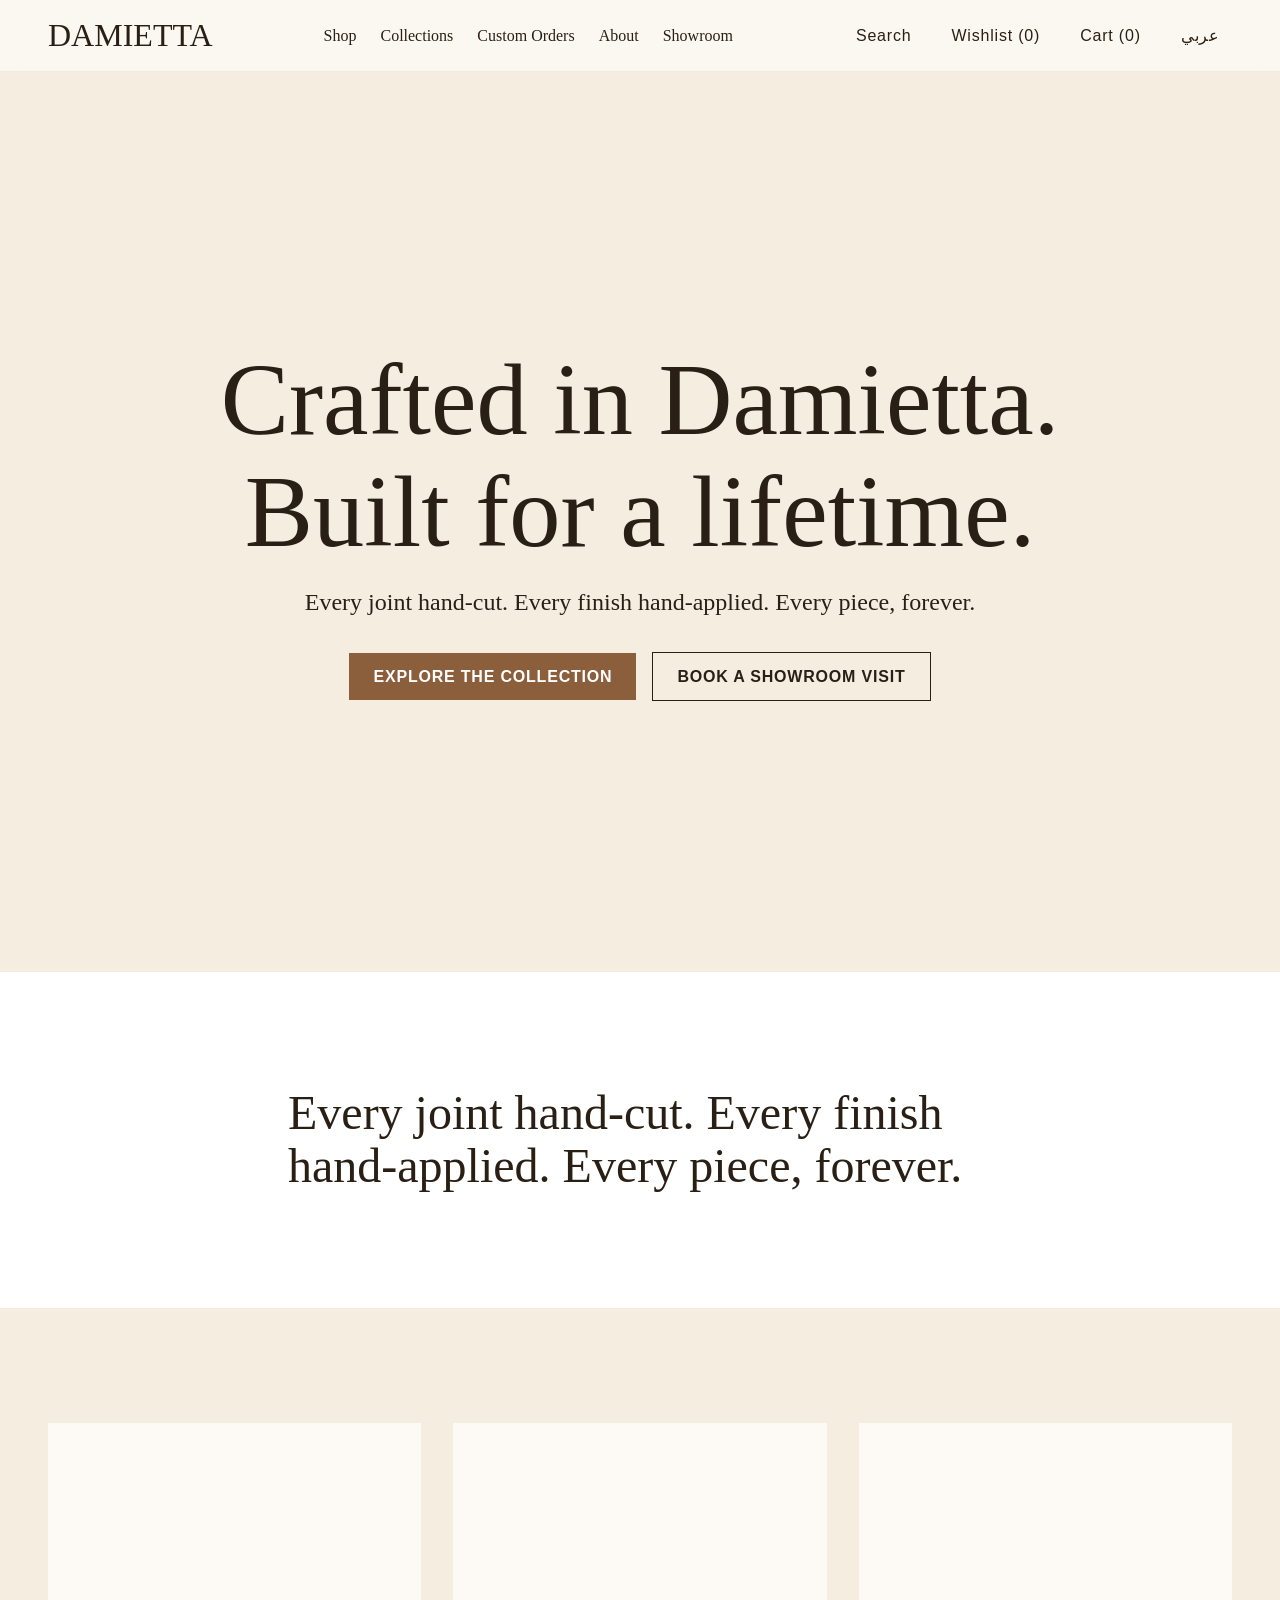
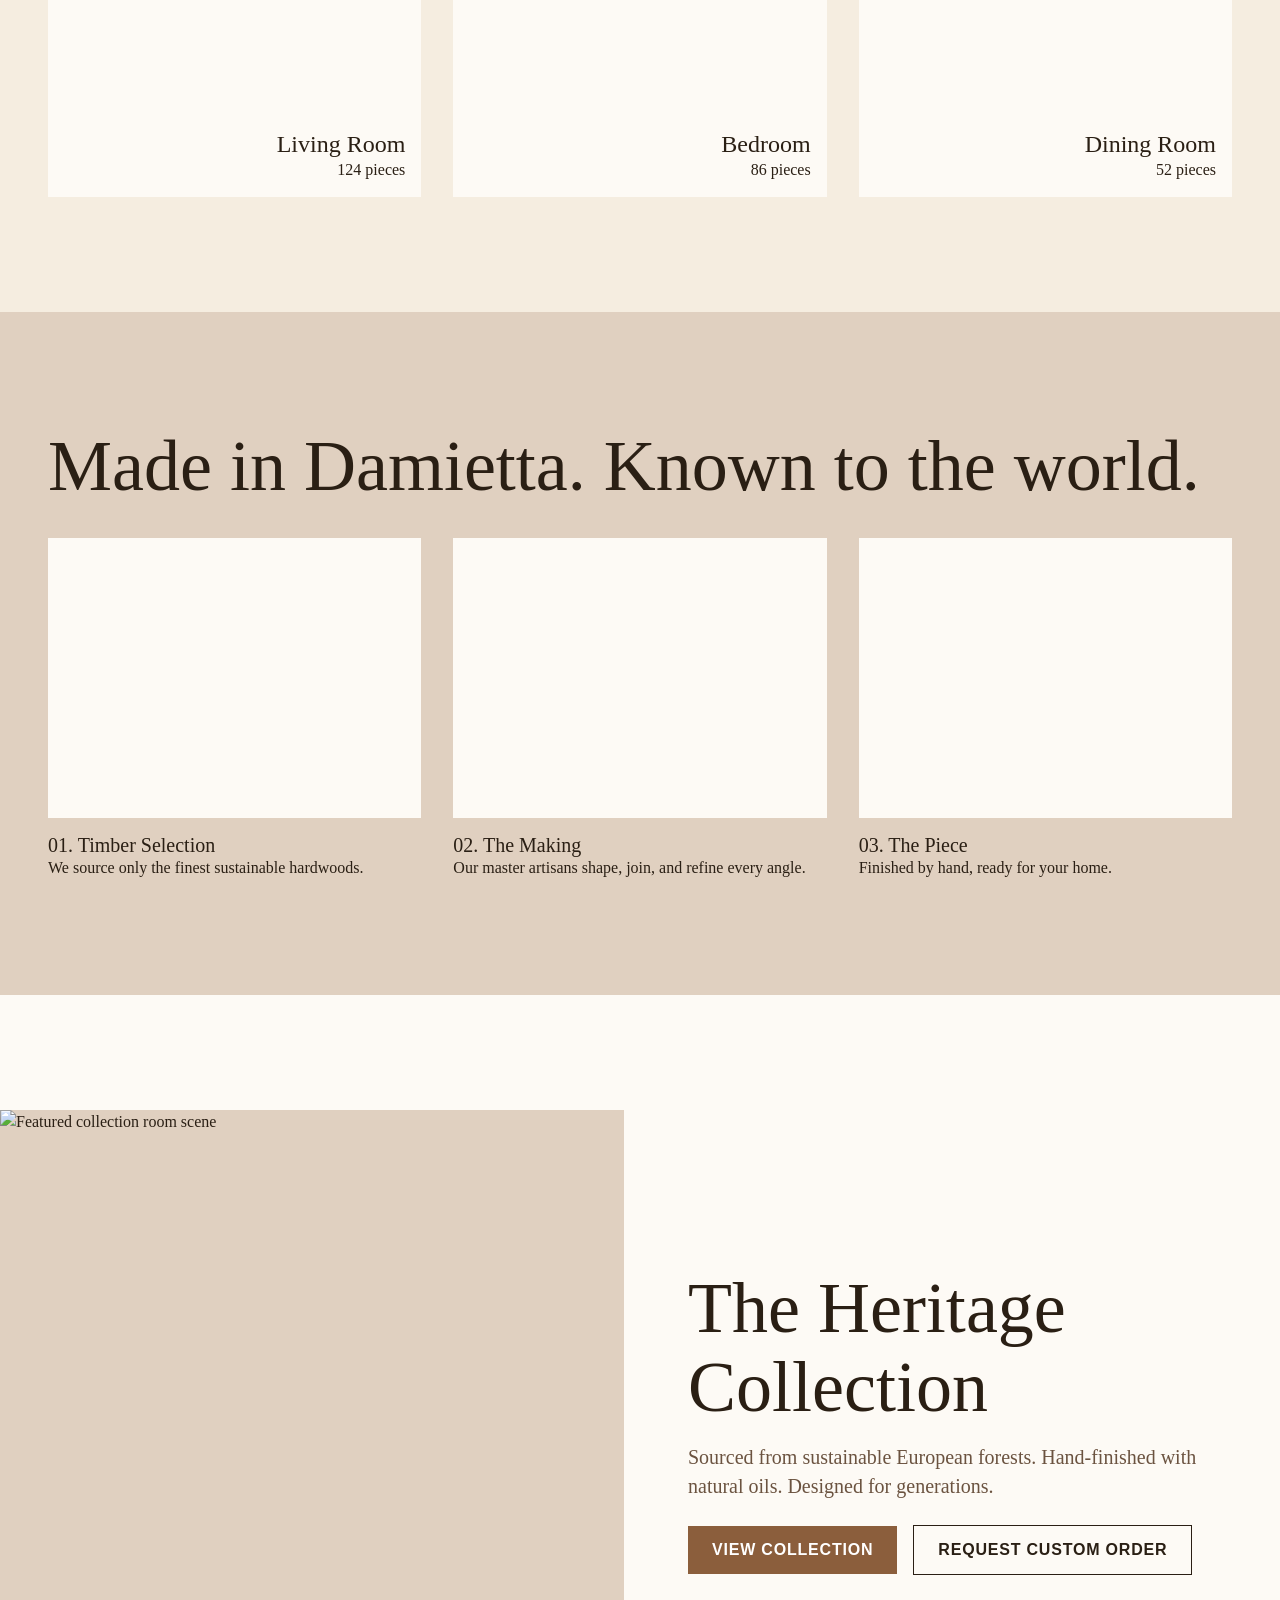
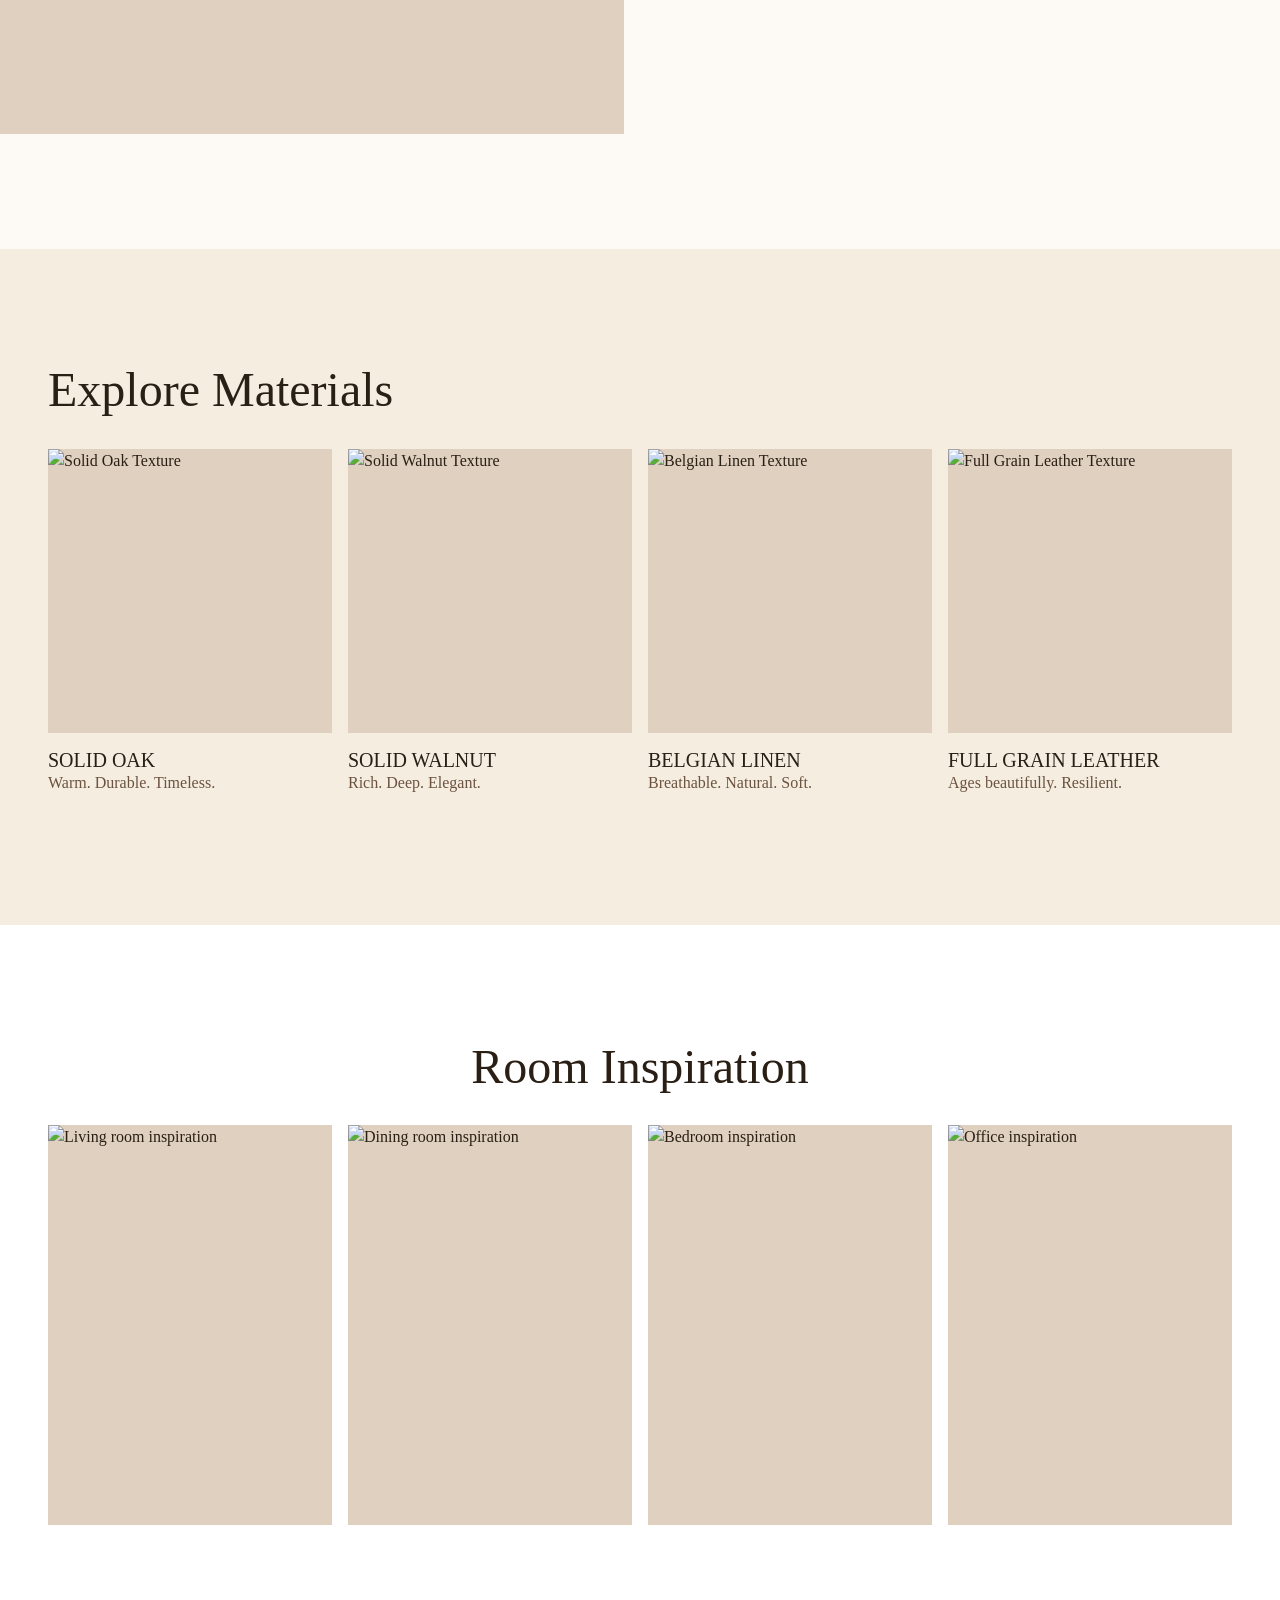
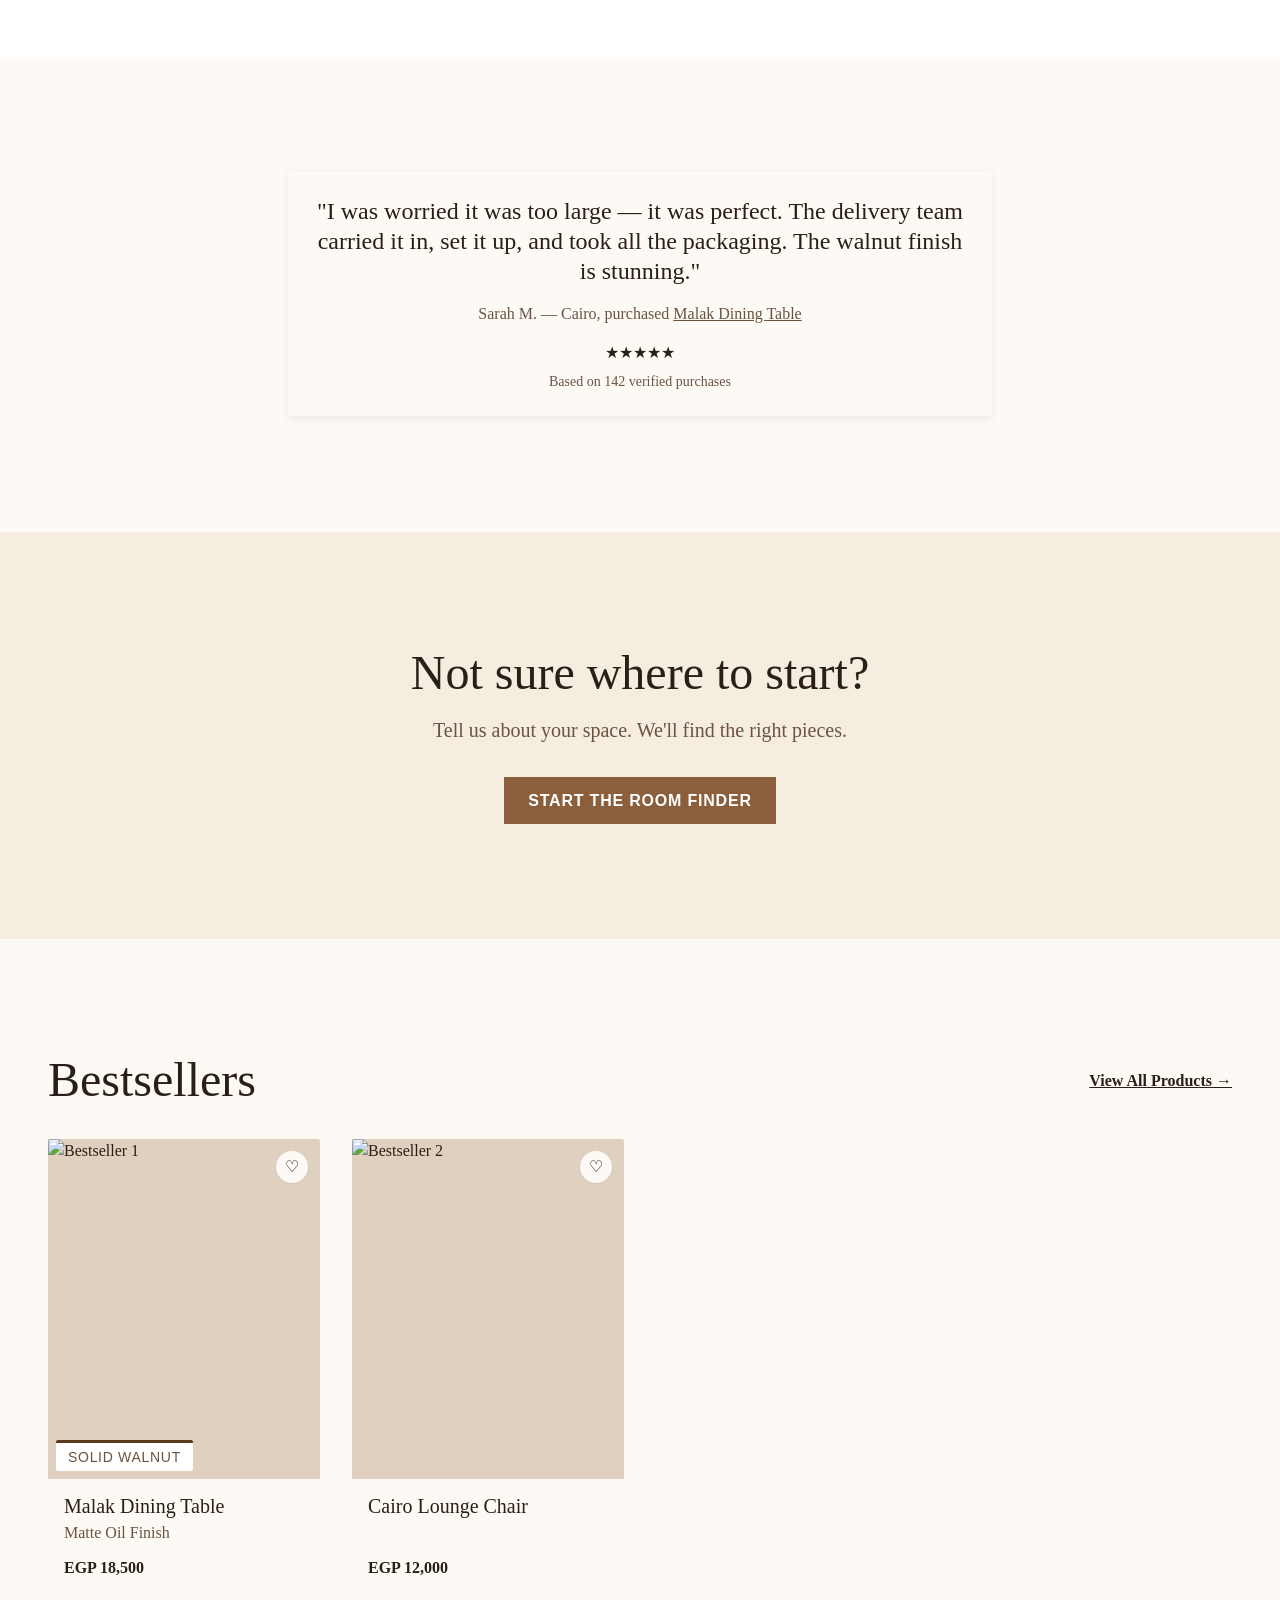
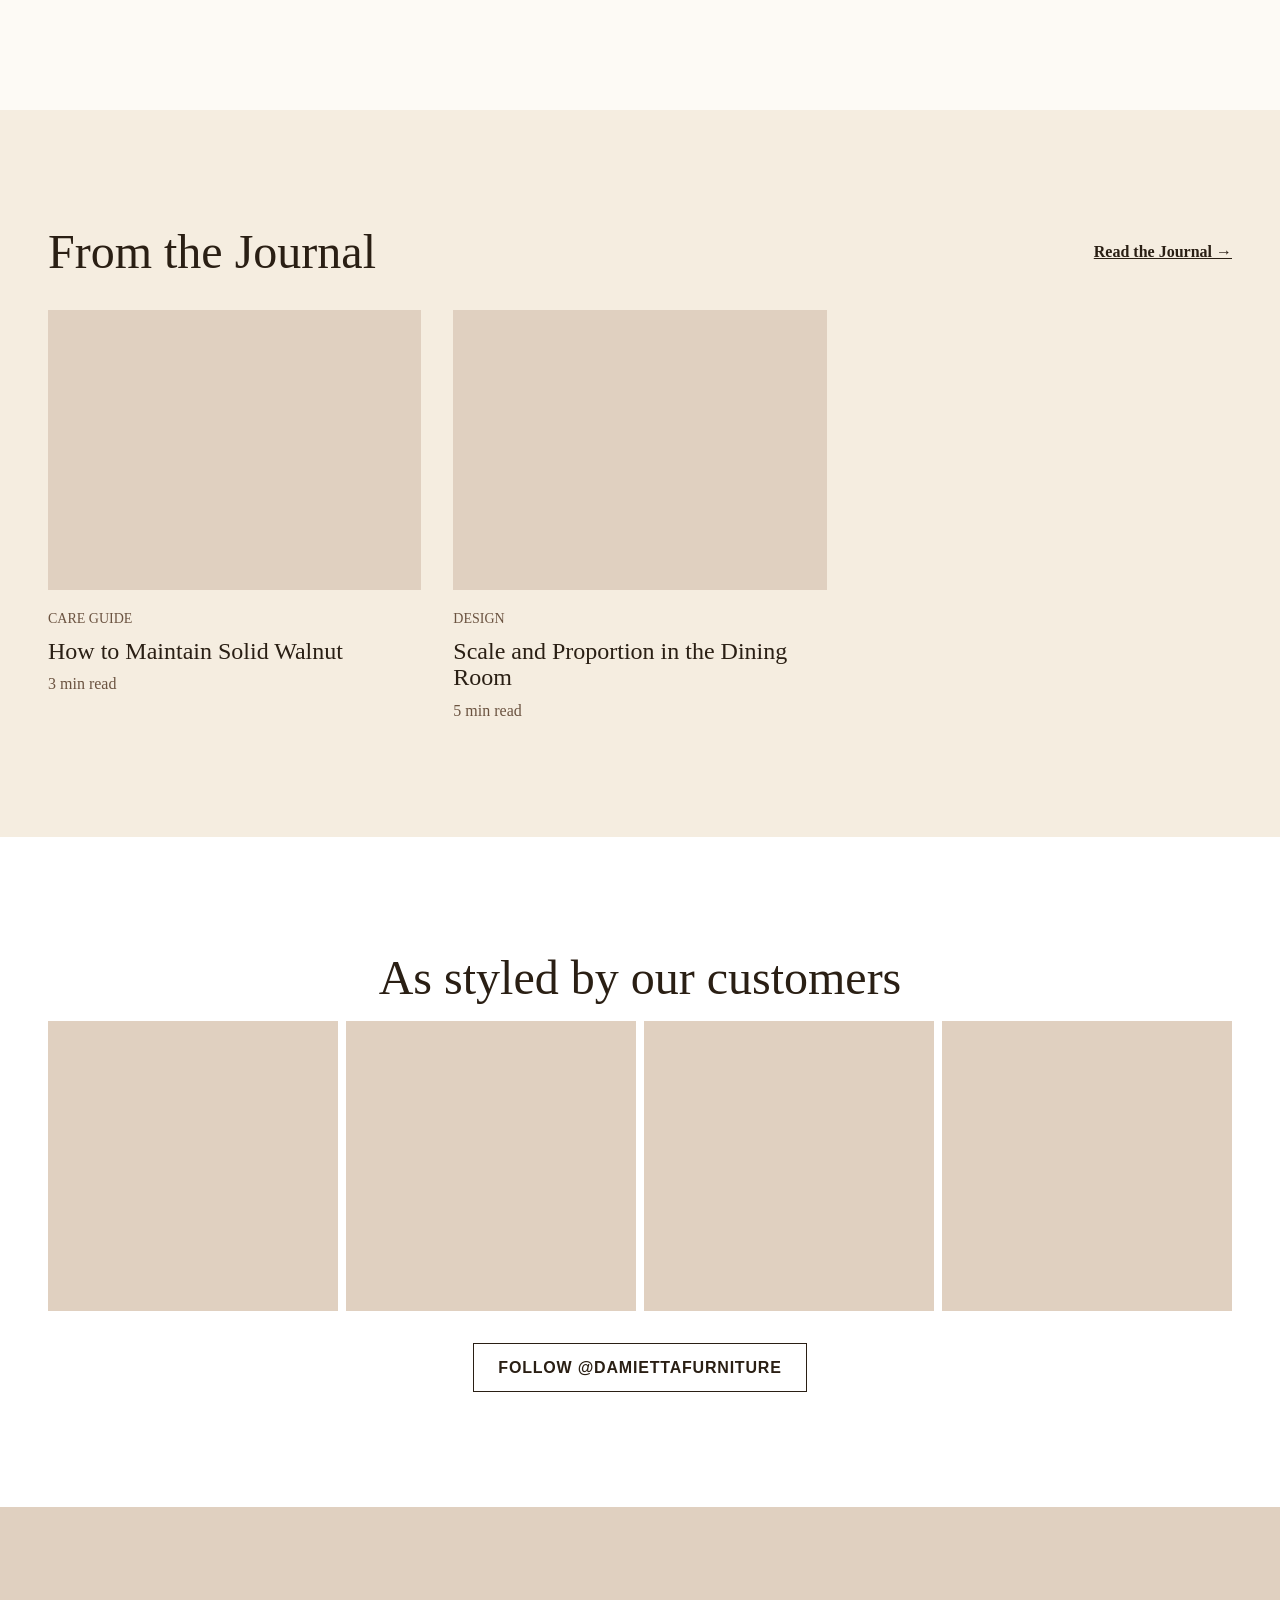
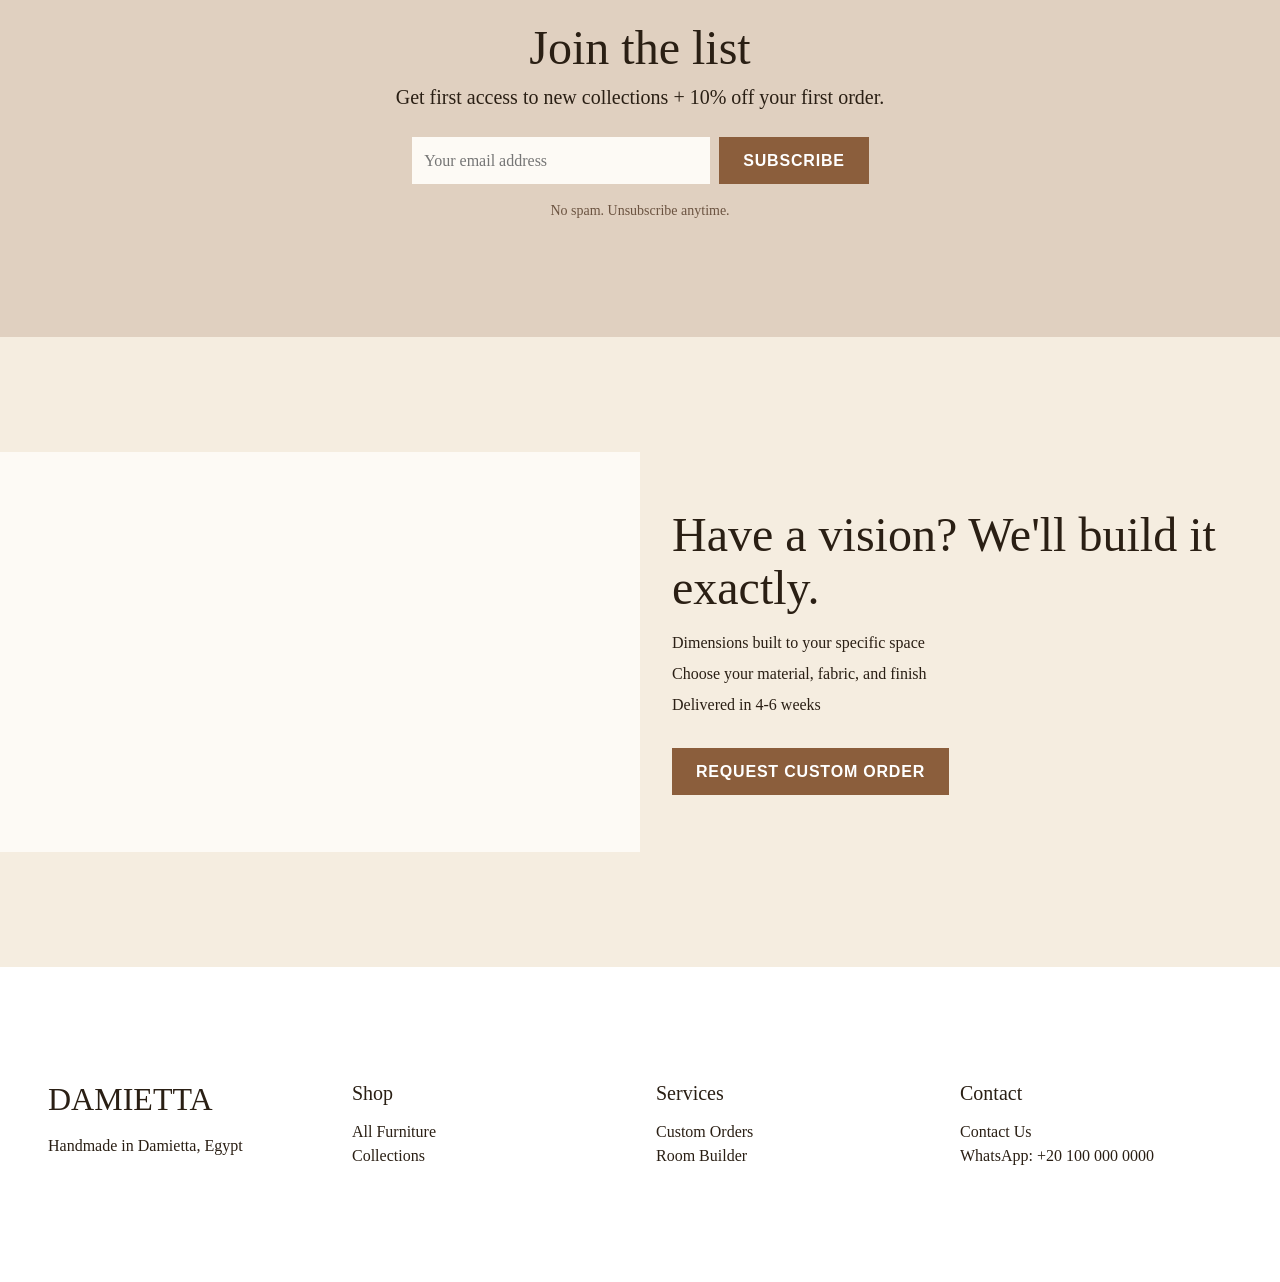
==== commit 0729f515: "feat: update top bar to be consistent, sticky and glassy Co-authored-by: motifyee <132902719+motifye" ====
--- a/pages/index.html
+++ b/pages/index.html
@@ -17,12 +17,11 @@
 </head>
 <body>
 <!-- Navigation -->
-<header class="header">
+<header class="header padding-block-4">
 <div class="container flex-row justify-between align-center">
-<div class="header__logo h3">DAMIETTA</div>
-<nav class="header__nav">
-<!-- Desktop Nav -->
-<ul class="flex-row gap-6 d-mobile-none">
+<div class="header__logo h3"><a href="index.html">DAMIETTA</a></div>
+<nav class="header__nav d-none d-md-block">
+<ul class="flex-row gap-6">
 <li><a href="gallery.html">Shop</a></li>
 <li><a href="collections.html">Collections</a></li>
 <li><a href="custom-order.html">Custom Orders</a></li>
@@ -31,10 +30,10 @@
 </ul>
 </nav>
 <div class="header__actions flex-row gap-4">
-<button aria-label="Search" class="btn btn--ghost">Search</button>
-<button aria-label="Wishlist" class="btn btn--ghost">Wishlist (0)</button>
+<button aria-label="Search" class="btn btn--ghost d-none d-md-inline-block">Search</button>
+<button aria-label="Wishlist" class="btn btn--ghost d-none d-md-inline-block">Wishlist (0)</button>
 <button aria-label="Cart" class="btn btn--ghost">Cart (0)</button>
-<button class="btn btn--ghost" onclick="document.documentElement.dir='rtl';">عربي</button>
+<button class="btn btn--ghost d-none d-md-inline-block" onclick="document.documentElement.dir='rtl';">عربي</button>
 </div>
 </div>
 </header>
--- a/components.css
+++ b/components.css
@@ -577,3 +577,30 @@
 /* Added Utility & Interactive States */
 .hidden { display: none !important; }
 .quiz-option.is-active { border-color: var(--color-accent) !important; background-color: var(--color-accent-subtle) !important; }
+
+/* Sticky Glassy Header */
+.header {
+  position: sticky;
+  top: 0;
+  left: 0;
+  width: 100%;
+  z-index: 1000;
+  background-color: rgba(var(--color-surface-rgb, 253, 250, 245), 0.8); /* Assuming a fallback, though custom props ideally should be rgb split to work with rgba, we can use a basic transparent surface and backdrop filter */
+  backdrop-filter: blur(12px);
+  -webkit-backdrop-filter: blur(12px);
+  border-bottom: 1px solid rgba(0,0,0,0.05);
+  transition: background-color var(--dur-normal) var(--ease-out), backdrop-filter var(--dur-normal) var(--ease-out);
+}
+/* Allow header to handle transparent top before scrolling on index */
+.header--transparent {
+  background-color: transparent;
+  backdrop-filter: none;
+  -webkit-backdrop-filter: none;
+  border-bottom: none;
+}
+.header.is-scrolled {
+  background-color: rgba(253, 250, 245, 0.85); /* fallback color, typically surface color */
+  backdrop-filter: blur(12px);
+  -webkit-backdrop-filter: blur(12px);
+  border-bottom: 1px solid var(--color-border);
+}
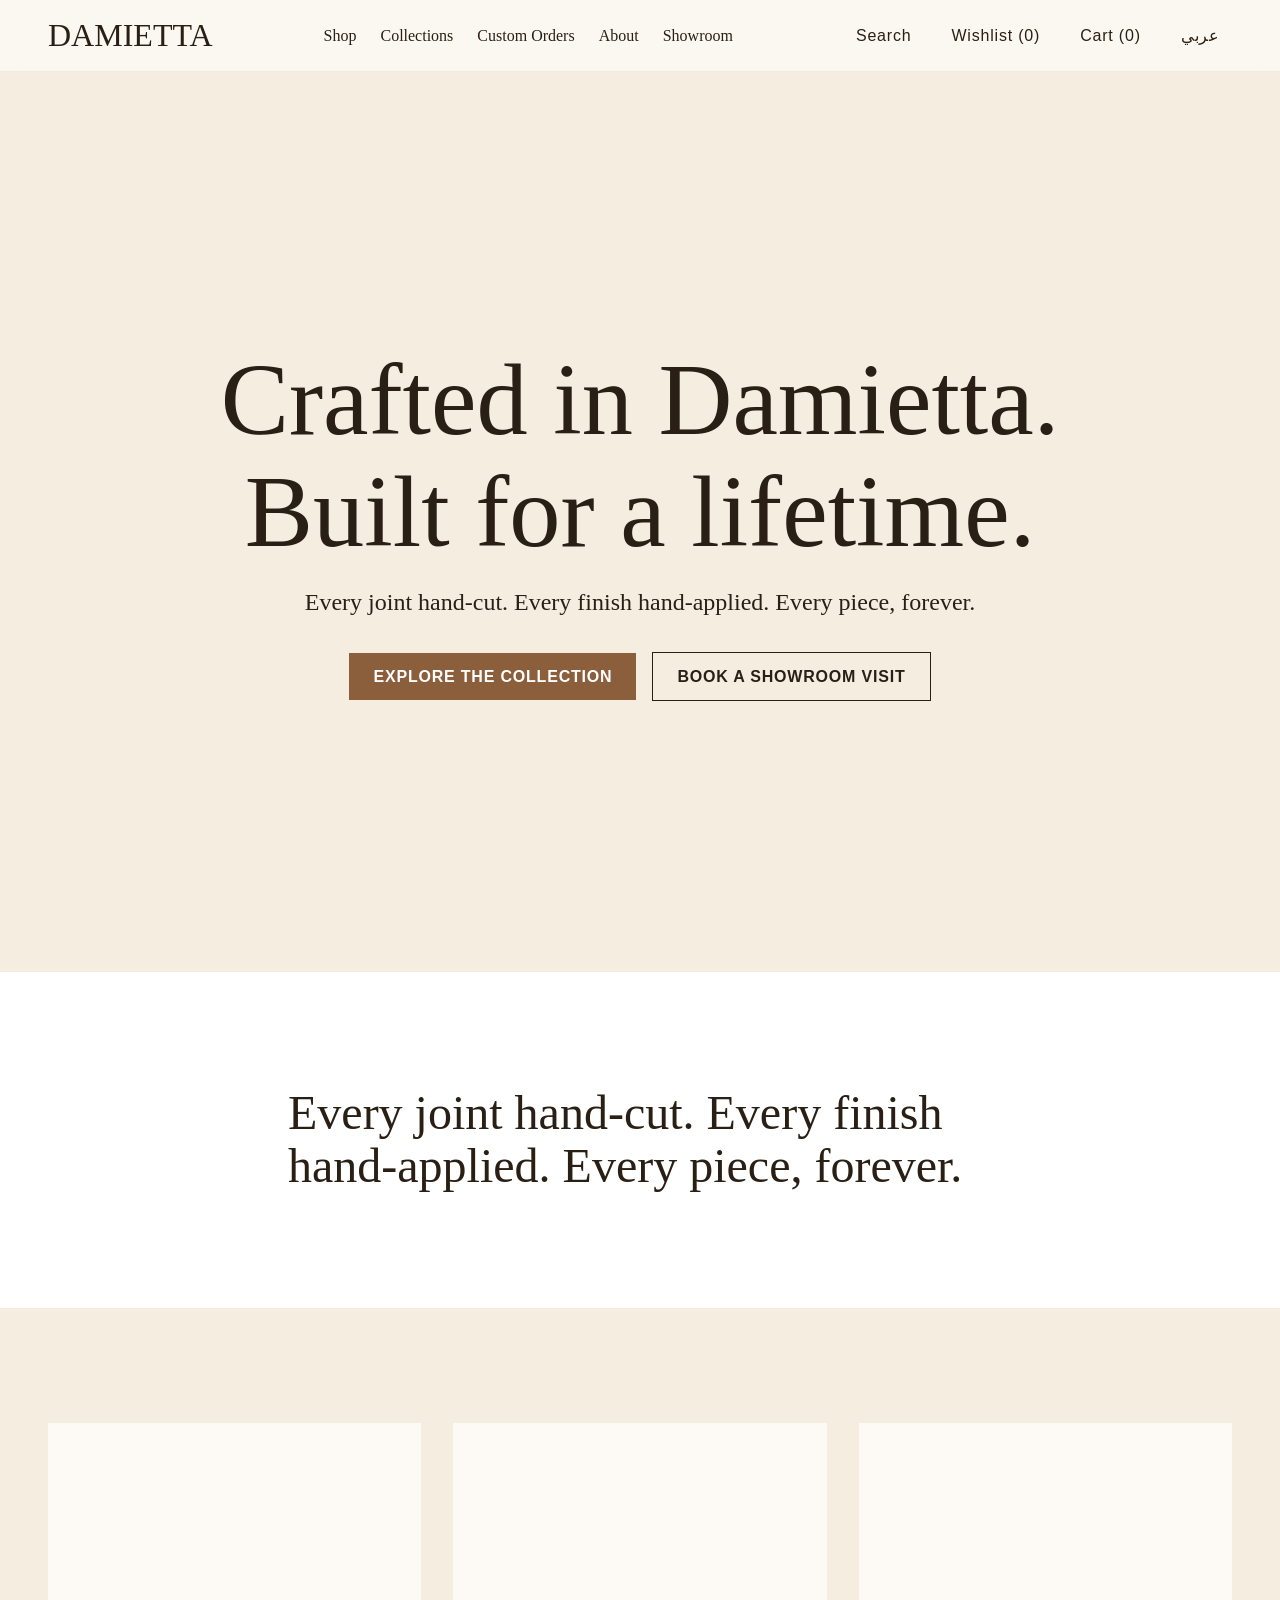
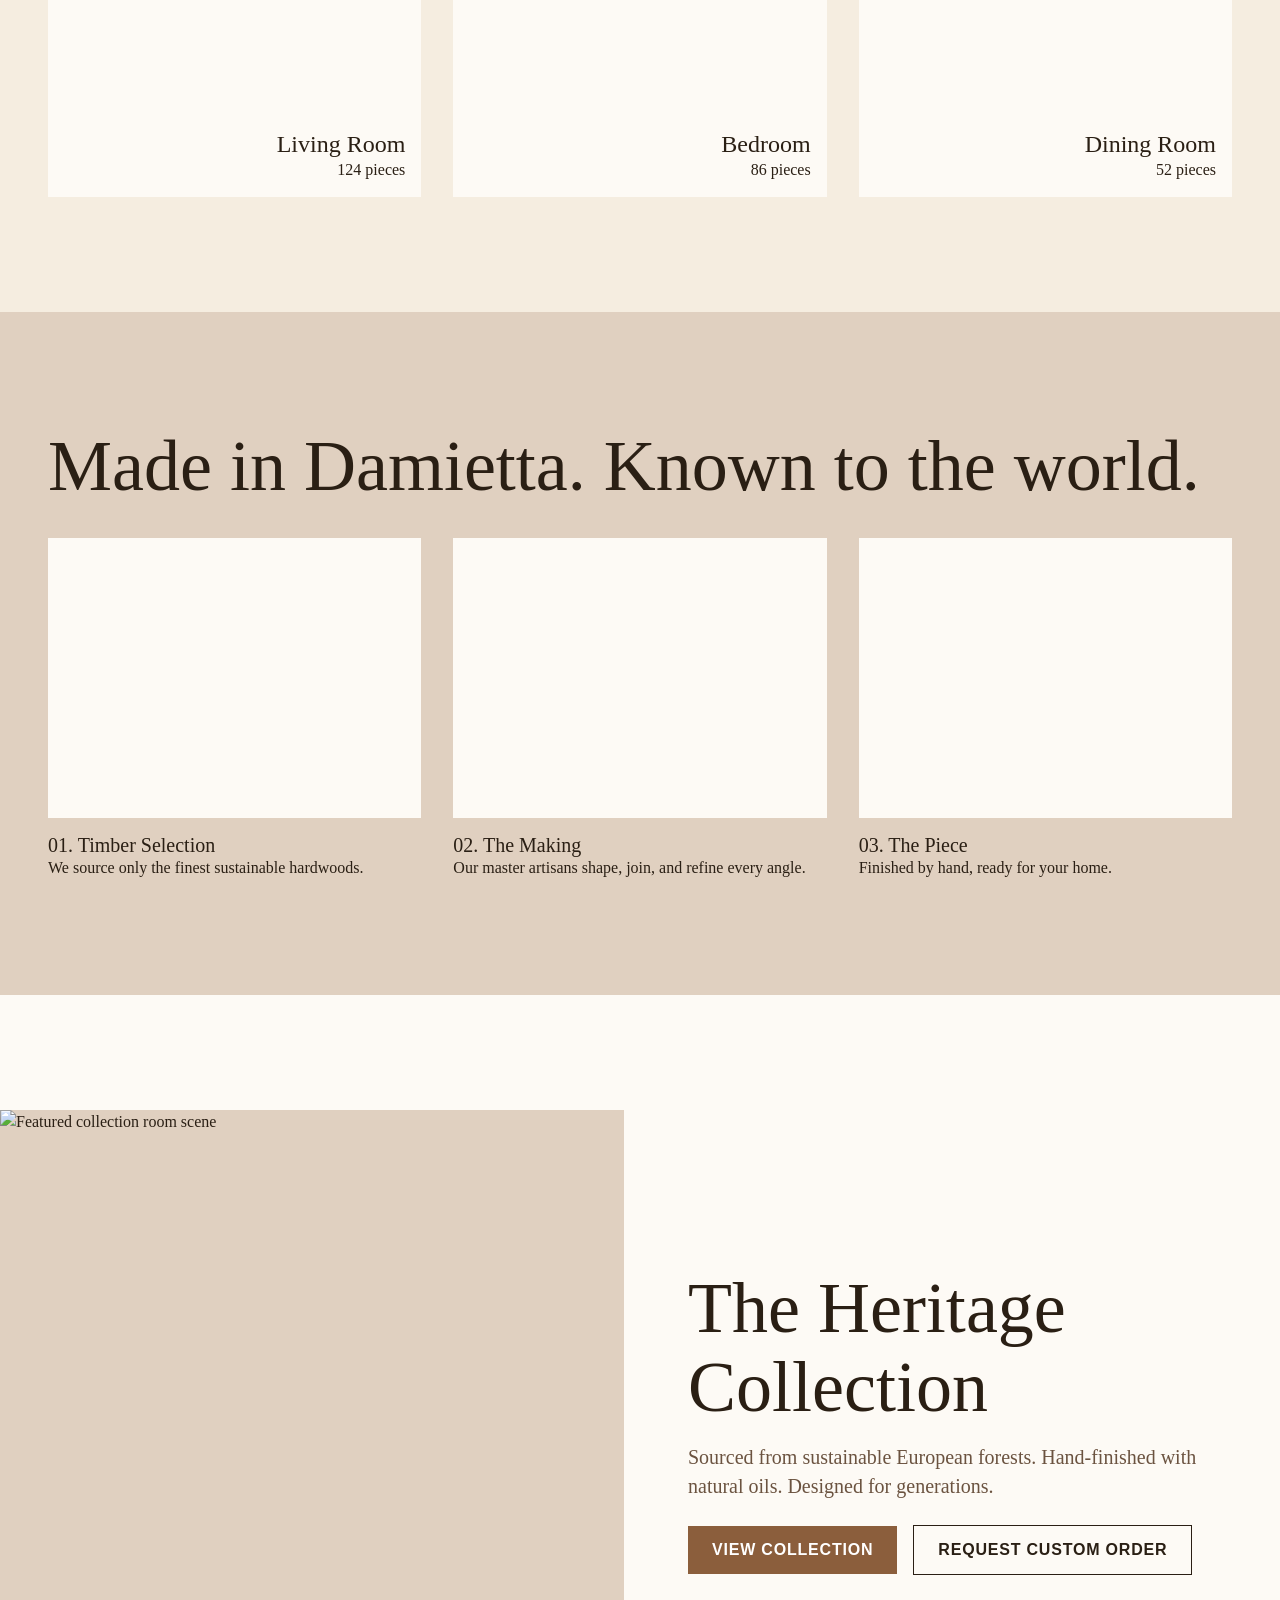
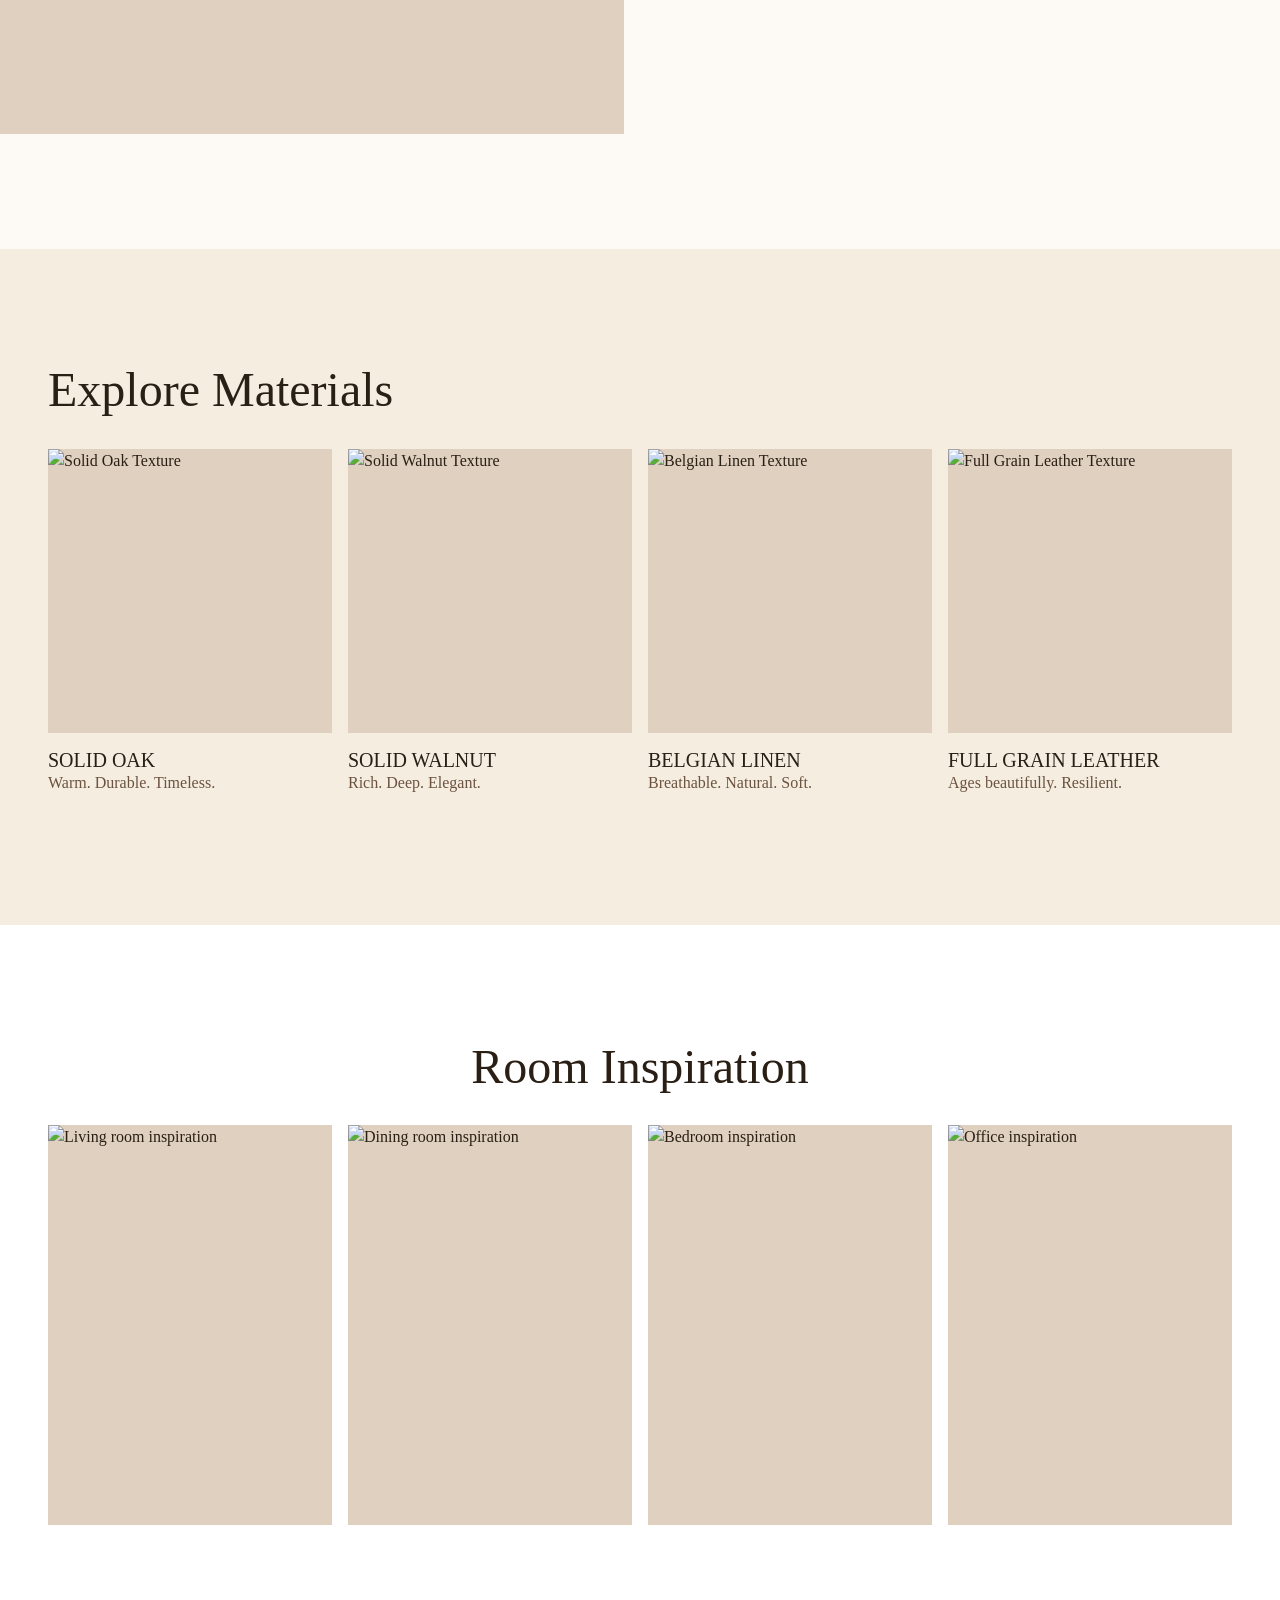
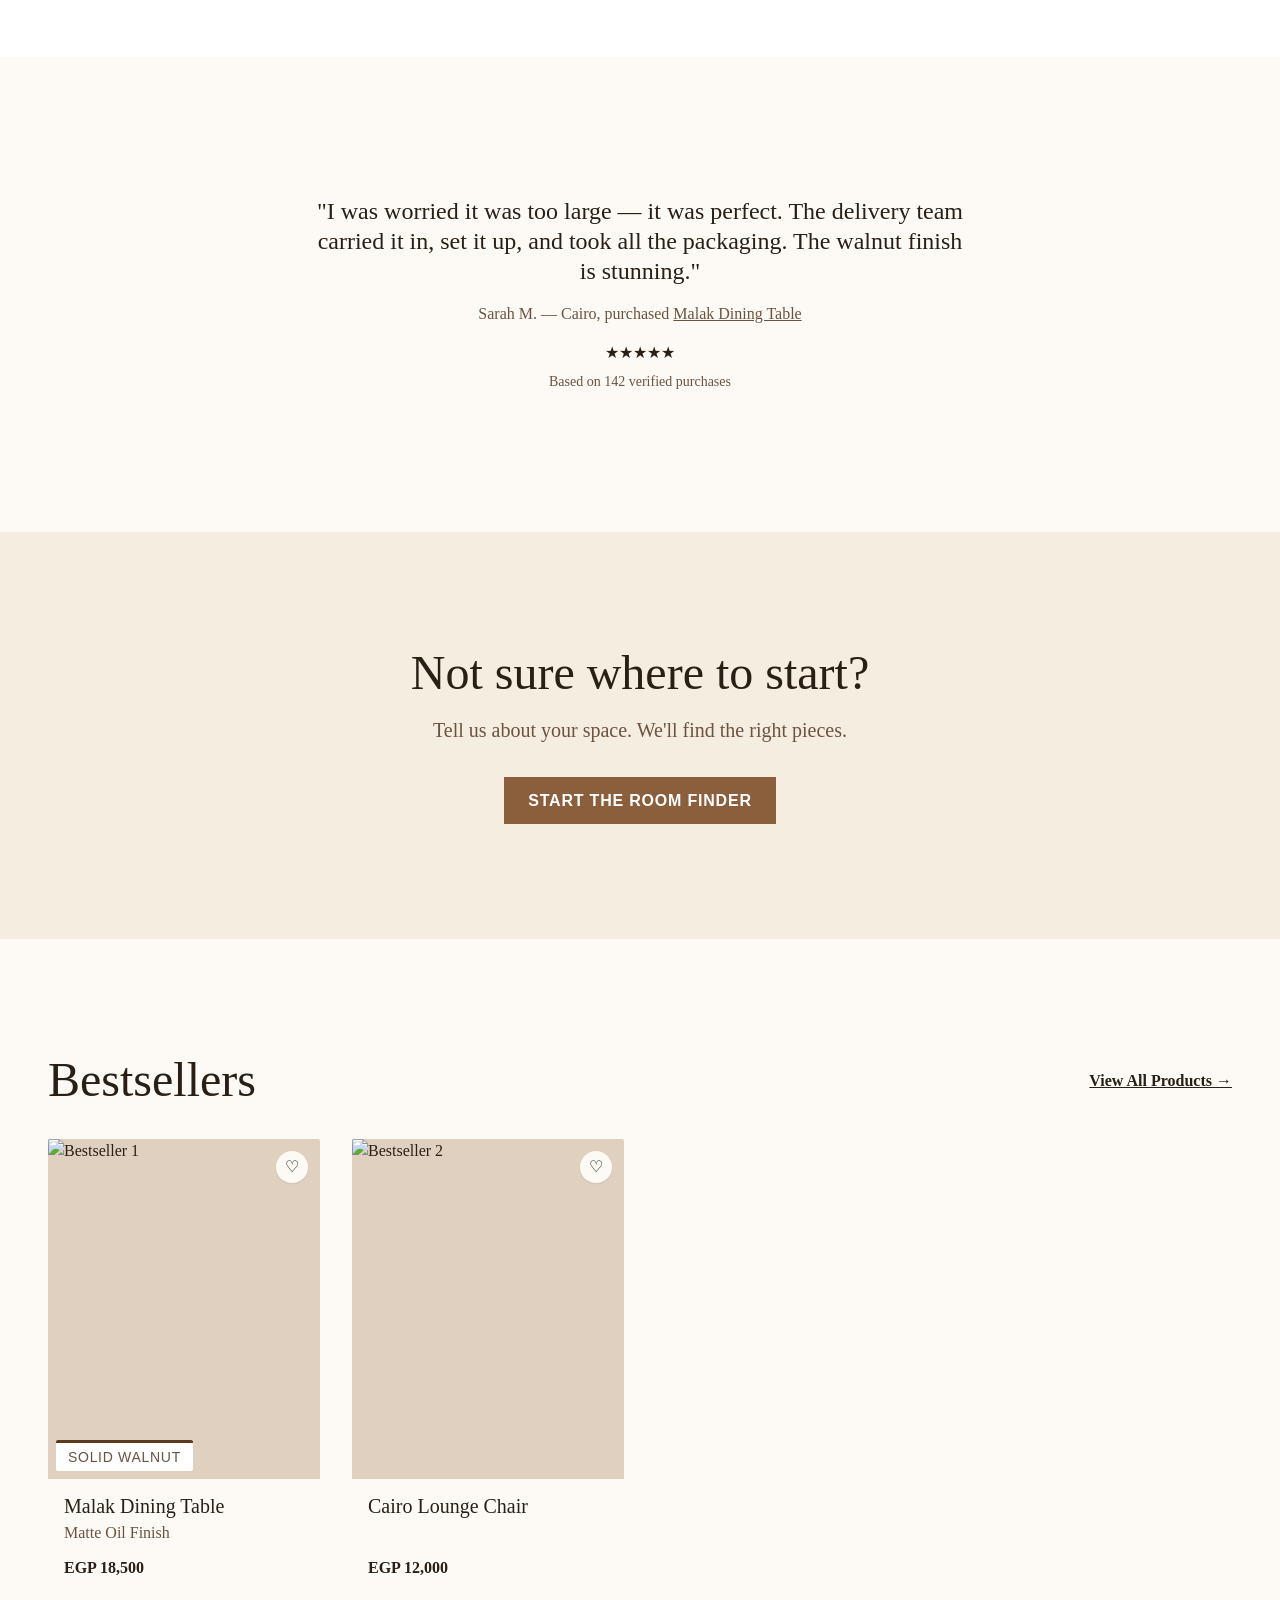
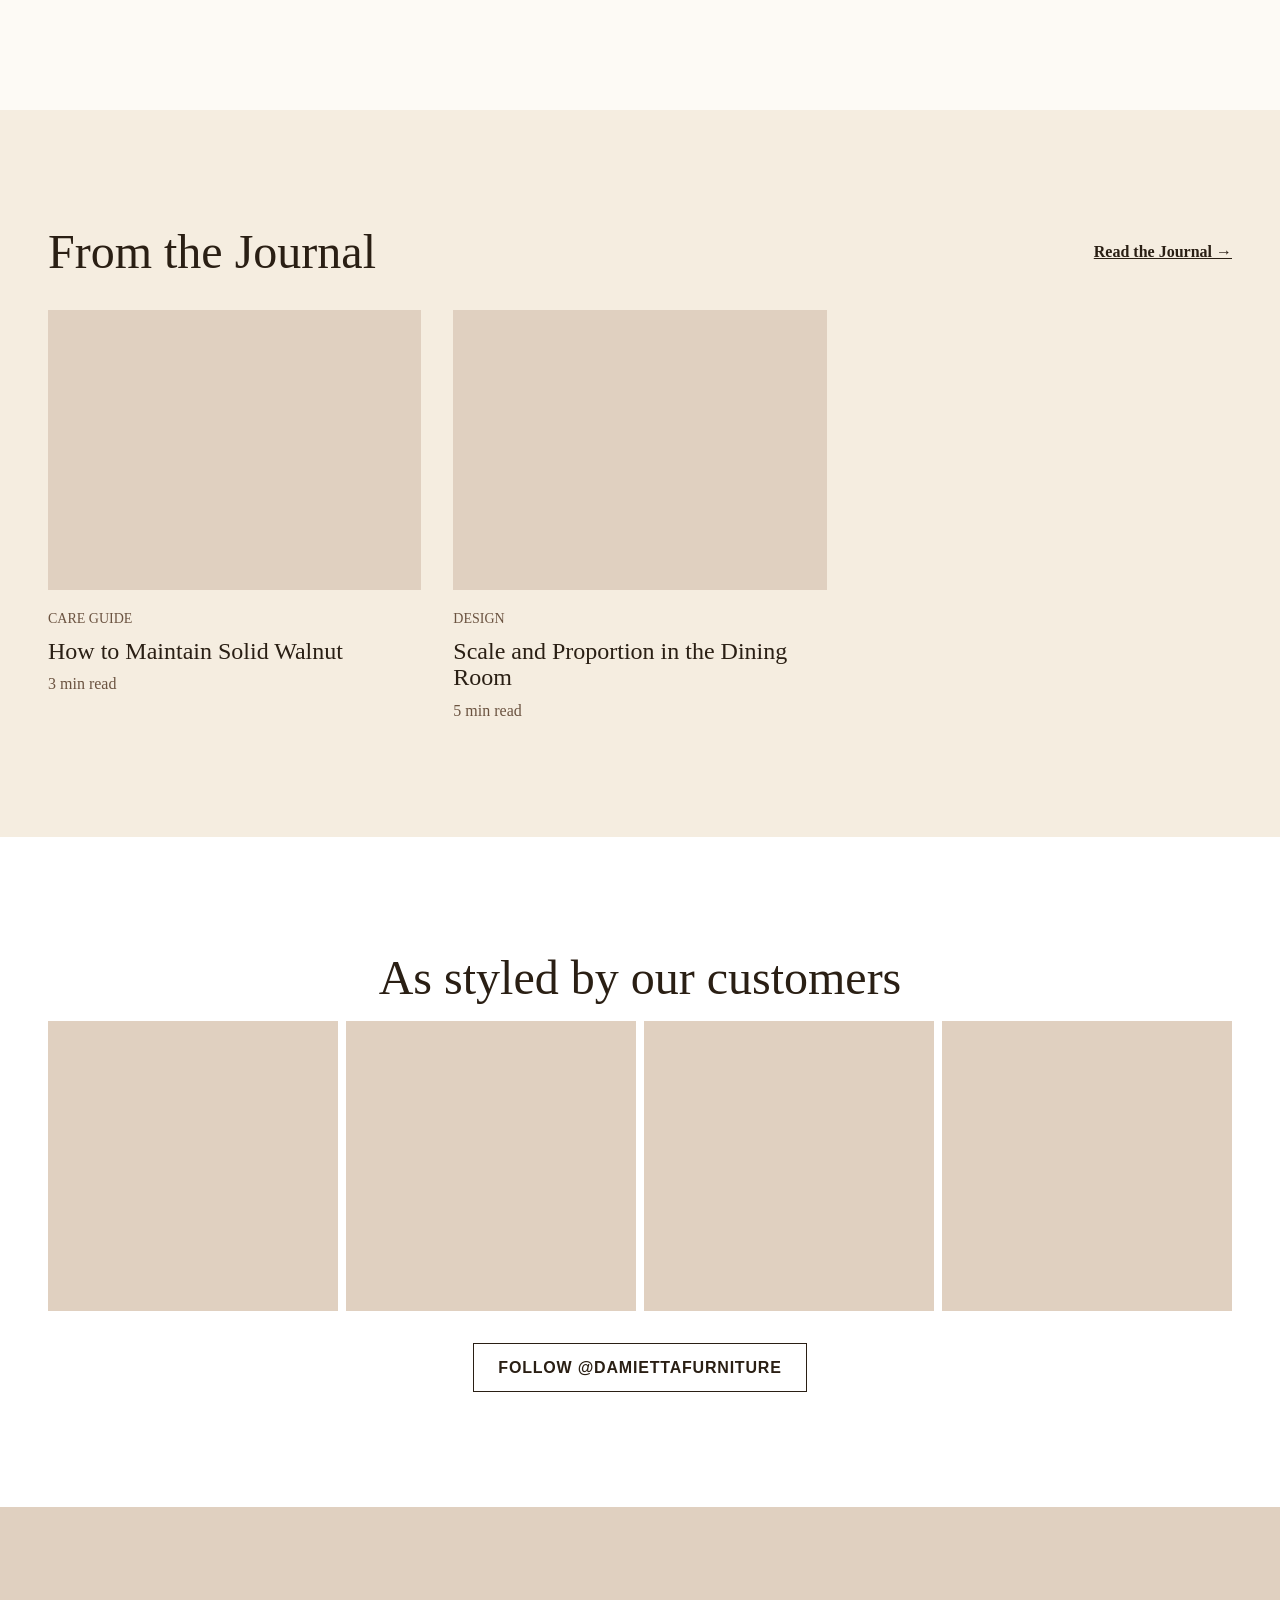
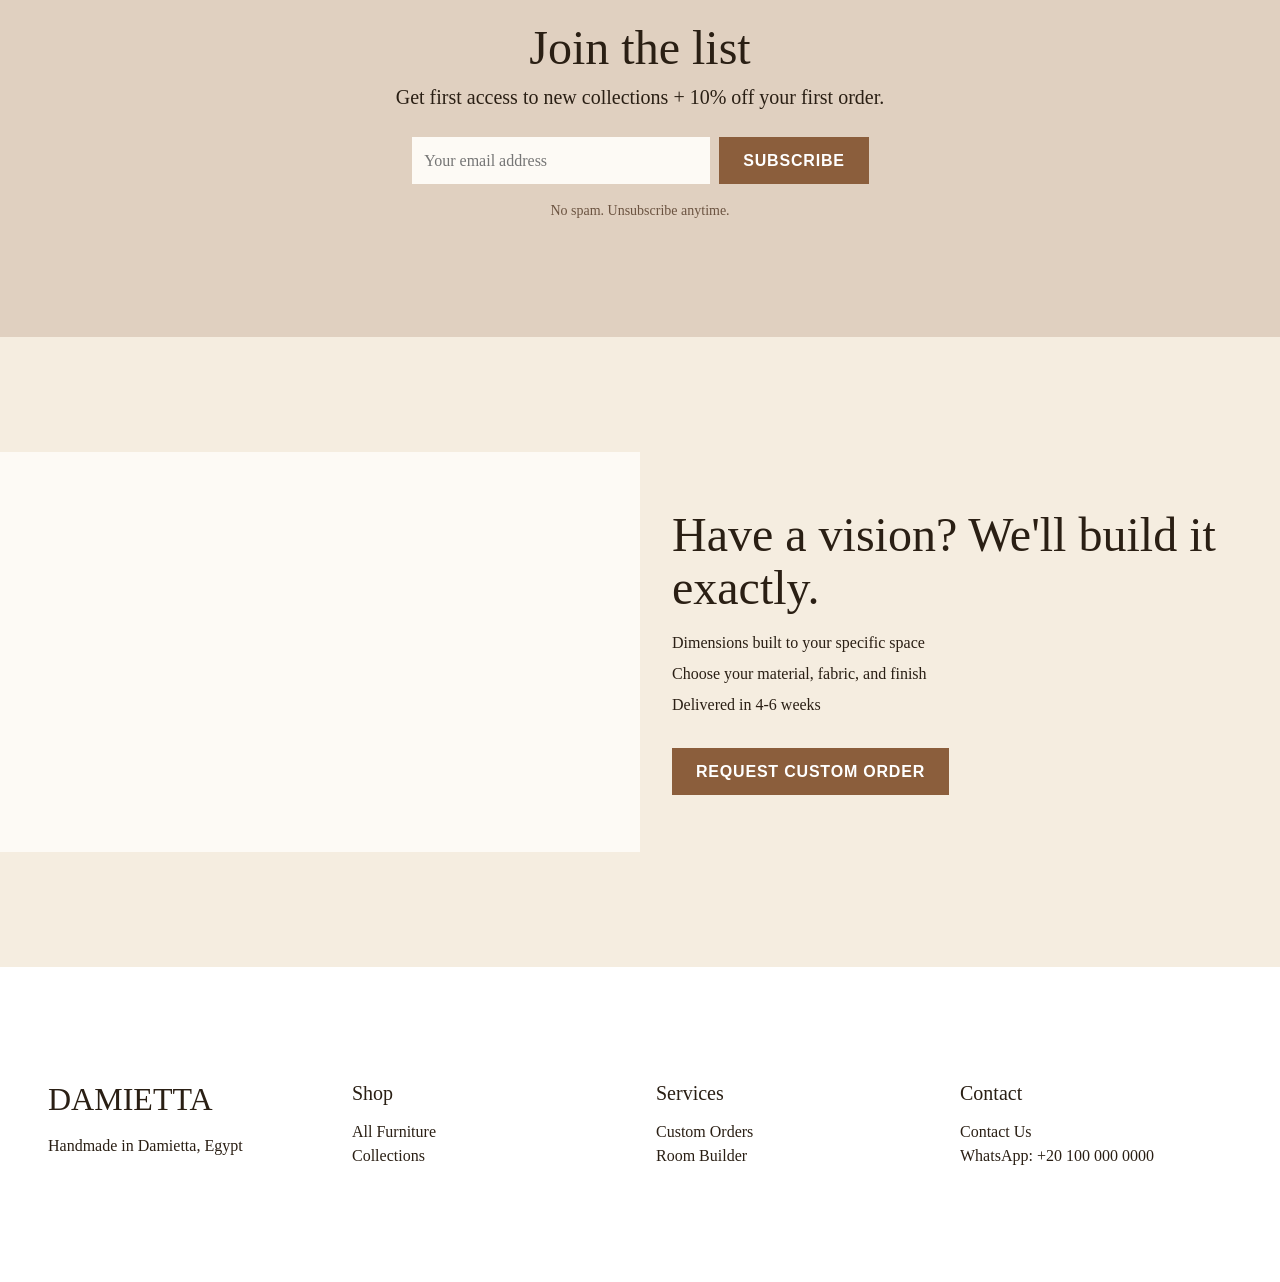
==== commit 40bd665e: "feat: update images to use online links from unsplash Co-authored-by: motifyee <132902719+motifyee@u" ====
--- a/pages/index.html
+++ b/pages/index.html
@@ -6,7 +6,7 @@
 <meta content="width=device-width, initial-scale=1.0" name="viewport"/>
 <title>Damietta Furniture | Crafted for a lifetime</title>
 <!-- Preload LCP image -->
-<link as="image" href="assets/hero-room.webp" rel="preload" type="image/webp"/>
+<link as="image" href="https://images.unsplash.com/photo-1555041469-a586c61ea9bc?auto=format&fit=crop&q=80&fm=webp&w=1600" rel="preload" type="image/webp"/>
 <link href="../tokens.css" rel="stylesheet"/>
 <link href="../base.css" rel="stylesheet"/>
 <link href="../layout.css" rel="stylesheet"/>
@@ -108,9 +108,9 @@
 <section class="section split-layout align-center gap-8 bg-surface">
 <div class="aspect-4-3 bg-accent-subtle order-1">
 <picture>
-<source sizes="(max-width: 768px) 100vw, (max-width: 1200px) 55vw, 800px" srcset="assets/collection-1.avif 800w, assets/collection-1@2x.avif 1600w" type="image/avif"/>
-<source sizes="(max-width: 768px) 100vw, (max-width: 1200px) 55vw, 800px" srcset="assets/collection-1.webp 800w, assets/collection-1@2x.webp 1600w" type="image/webp"/>
-<img alt="Featured collection room scene" class="w-full h-full object-cover" height="400" loading="lazy" src="assets/collection-1.jpg" width="400"/>
+<source sizes="(max-width: 768px) 100vw, (max-width: 1200px) 55vw, 800px" srcset="https://images.unsplash.com/photo-1540932239986-30128078f3c5?auto=format&fit=crop&q=80&fm=avif&w=800 800w, https://images.unsplash.com/photo-1540932239986-30128078f3c5?auto=format&fit=crop&q=80&fm=avif&w=1600 1600w" type="image/avif"/>
+<source sizes="(max-width: 768px) 100vw, (max-width: 1200px) 55vw, 800px" srcset="https://images.unsplash.com/photo-1540932239986-30128078f3c5?auto=format&fit=crop&q=80&fm=webp&w=800 800w, https://images.unsplash.com/photo-1540932239986-30128078f3c5?auto=format&fit=crop&q=80&fm=webp&w=1600 1600w" type="image/webp"/>
+<img alt="Featured collection room scene" class="w-full h-full object-cover" height="400" loading="lazy" src="https://images.unsplash.com/photo-1540932239986-30128078f3c5?auto=format&fit=crop&q=80&fm=jpg&w=800" width="400"/>
 </picture>
 </div>
 <div class="padding-inline-8 order-2">
@@ -130,9 +130,9 @@
 <div>
 <div class="aspect-square bg-border margin-bottom-4">
 <picture>
-<source sizes="(max-width: 768px) 100vw, (max-width: 1200px) 55vw, 800px" srcset="assets/mat-oak.avif 800w, assets/mat-oak@2x.avif 1600w" type="image/avif"/>
-<source sizes="(max-width: 768px) 100vw, (max-width: 1200px) 55vw, 800px" srcset="assets/mat-oak.webp 800w, assets/mat-oak@2x.webp 1600w" type="image/webp"/>
-<img alt="Solid Oak Texture" class="w-full h-full object-cover" height="400" loading="lazy" src="assets/mat-oak.jpg" width="400"/>
+<source sizes="(max-width: 768px) 100vw, (max-width: 1200px) 55vw, 800px" srcset="https://images.unsplash.com/photo-1582260481223-9ee8ab66601f?auto=format&fit=crop&q=80&fm=avif&w=800 800w, https://images.unsplash.com/photo-1582260481223-9ee8ab66601f?auto=format&fit=crop&q=80&fm=avif&w=1600 1600w" type="image/avif"/>
+<source sizes="(max-width: 768px) 100vw, (max-width: 1200px) 55vw, 800px" srcset="https://images.unsplash.com/photo-1582260481223-9ee8ab66601f?auto=format&fit=crop&q=80&fm=webp&w=800 800w, https://images.unsplash.com/photo-1582260481223-9ee8ab66601f?auto=format&fit=crop&q=80&fm=webp&w=1600 1600w" type="image/webp"/>
+<img alt="Solid Oak Texture" class="w-full h-full object-cover" height="400" loading="lazy" src="https://images.unsplash.com/photo-1582260481223-9ee8ab66601f?auto=format&fit=crop&q=80&fm=jpg&w=800" width="400"/>
 </picture></div>
 <h3 class="text-lg font-label text-uppercase">Solid Oak</h3>
 <p class="text-sm text-secondary">Warm. Durable. Timeless.</p>
@@ -140,9 +140,9 @@
 <div>
 <div class="aspect-square bg-border margin-bottom-4">
 <picture>
-<source sizes="(max-width: 768px) 100vw, (max-width: 1200px) 55vw, 800px" srcset="assets/mat-walnut.avif 800w, assets/mat-walnut@2x.avif 1600w" type="image/avif"/>
-<source sizes="(max-width: 768px) 100vw, (max-width: 1200px) 55vw, 800px" srcset="assets/mat-walnut.webp 800w, assets/mat-walnut@2x.webp 1600w" type="image/webp"/>
-<img alt="Solid Walnut Texture" class="w-full h-full object-cover" height="400" loading="lazy" src="assets/mat-walnut.jpg" width="400"/>
+<source sizes="(max-width: 768px) 100vw, (max-width: 1200px) 55vw, 800px" srcset="https://images.unsplash.com/photo-1595180479109-22a49cc450ec?auto=format&fit=crop&q=80&fm=avif&w=800 800w, https://images.unsplash.com/photo-1595180479109-22a49cc450ec?auto=format&fit=crop&q=80&fm=avif&w=1600 1600w" type="image/avif"/>
+<source sizes="(max-width: 768px) 100vw, (max-width: 1200px) 55vw, 800px" srcset="https://images.unsplash.com/photo-1595180479109-22a49cc450ec?auto=format&fit=crop&q=80&fm=webp&w=800 800w, https://images.unsplash.com/photo-1595180479109-22a49cc450ec?auto=format&fit=crop&q=80&fm=webp&w=1600 1600w" type="image/webp"/>
+<img alt="Solid Walnut Texture" class="w-full h-full object-cover" height="400" loading="lazy" src="https://images.unsplash.com/photo-1595180479109-22a49cc450ec?auto=format&fit=crop&q=80&fm=jpg&w=800" width="400"/>
 </picture></div>
 <h3 class="text-lg font-label text-uppercase">Solid Walnut</h3>
 <p class="text-sm text-secondary">Rich. Deep. Elegant.</p>
@@ -150,9 +150,9 @@
 <div>
 <div class="aspect-square bg-border margin-bottom-4">
 <picture>
-<source sizes="(max-width: 768px) 100vw, (max-width: 1200px) 55vw, 800px" srcset="assets/mat-linen.avif 800w, assets/mat-linen@2x.avif 1600w" type="image/avif"/>
-<source sizes="(max-width: 768px) 100vw, (max-width: 1200px) 55vw, 800px" srcset="assets/mat-linen.webp 800w, assets/mat-linen@2x.webp 1600w" type="image/webp"/>
-<img alt="Belgian Linen Texture" class="w-full h-full object-cover" height="400" loading="lazy" src="assets/mat-linen.jpg" width="400"/>
+<source sizes="(max-width: 768px) 100vw, (max-width: 1200px) 55vw, 800px" srcset="https://images.unsplash.com/photo-1605658607386-8dce28271a39?auto=format&fit=crop&q=80&fm=avif&w=800 800w, https://images.unsplash.com/photo-1605658607386-8dce28271a39?auto=format&fit=crop&q=80&fm=avif&w=1600 1600w" type="image/avif"/>
+<source sizes="(max-width: 768px) 100vw, (max-width: 1200px) 55vw, 800px" srcset="https://images.unsplash.com/photo-1605658607386-8dce28271a39?auto=format&fit=crop&q=80&fm=webp&w=800 800w, https://images.unsplash.com/photo-1605658607386-8dce28271a39?auto=format&fit=crop&q=80&fm=webp&w=1600 1600w" type="image/webp"/>
+<img alt="Belgian Linen Texture" class="w-full h-full object-cover" height="400" loading="lazy" src="https://images.unsplash.com/photo-1605658607386-8dce28271a39?auto=format&fit=crop&q=80&fm=jpg&w=800" width="400"/>
 </picture></div>
 <h3 class="text-lg font-label text-uppercase">Belgian Linen</h3>
 <p class="text-sm text-secondary">Breathable. Natural. Soft.</p>
@@ -160,9 +160,9 @@
 <div>
 <div class="aspect-square bg-border margin-bottom-4">
 <picture>
-<source sizes="(max-width: 768px) 100vw, (max-width: 1200px) 55vw, 800px" srcset="assets/mat-leather.avif 800w, assets/mat-leather@2x.avif 1600w" type="image/avif"/>
-<source sizes="(max-width: 768px) 100vw, (max-width: 1200px) 55vw, 800px" srcset="assets/mat-leather.webp 800w, assets/mat-leather@2x.webp 1600w" type="image/webp"/>
-<img alt="Full Grain Leather Texture" class="w-full h-full object-cover" height="400" loading="lazy" src="assets/mat-leather.jpg" width="400"/>
+<source sizes="(max-width: 768px) 100vw, (max-width: 1200px) 55vw, 800px" srcset="https://images.unsplash.com/photo-1581691236894-3ee1d14619d0?auto=format&fit=crop&q=80&fm=avif&w=800 800w, https://images.unsplash.com/photo-1581691236894-3ee1d14619d0?auto=format&fit=crop&q=80&fm=avif&w=1600 1600w" type="image/avif"/>
+<source sizes="(max-width: 768px) 100vw, (max-width: 1200px) 55vw, 800px" srcset="https://images.unsplash.com/photo-1581691236894-3ee1d14619d0?auto=format&fit=crop&q=80&fm=webp&w=800 800w, https://images.unsplash.com/photo-1581691236894-3ee1d14619d0?auto=format&fit=crop&q=80&fm=webp&w=1600 1600w" type="image/webp"/>
+<img alt="Full Grain Leather Texture" class="w-full h-full object-cover" height="400" loading="lazy" src="https://images.unsplash.com/photo-1581691236894-3ee1d14619d0?auto=format&fit=crop&q=80&fm=jpg&w=800" width="400"/>
 </picture></div>
 <h3 class="text-lg font-label text-uppercase">Full Grain Leather</h3>
 <p class="text-sm text-secondary">Ages beautifully. Resilient.</p>
@@ -177,27 +177,27 @@
 <div class="masonry-grid">
 <div class="masonry-item">
 <picture>
-<source sizes="(max-width: 768px) 100vw, (max-width: 1200px) 55vw, 800px" srcset="assets/inspire-1.avif 800w, assets/inspire-1@2x.avif 1600w" type="image/avif"/>
-<source sizes="(max-width: 768px) 100vw, (max-width: 1200px) 55vw, 800px" srcset="assets/inspire-1.webp 800w, assets/inspire-1@2x.webp 1600w" type="image/webp"/>
-<img alt="Living room inspiration" class="w-full bg-border" height="400" loading="lazy" src="assets/inspire-1.jpg" style="min-height: 200px;" width="400"/>
+<source sizes="(max-width: 768px) 100vw, (max-width: 1200px) 55vw, 800px" srcset="https://images.unsplash.com/photo-1600210492486-724fe5c67fb0?auto=format&fit=crop&q=80&fm=avif&w=800 800w, https://images.unsplash.com/photo-1600210492486-724fe5c67fb0?auto=format&fit=crop&q=80&fm=avif&w=1600 1600w" type="image/avif"/>
+<source sizes="(max-width: 768px) 100vw, (max-width: 1200px) 55vw, 800px" srcset="https://images.unsplash.com/photo-1600210492486-724fe5c67fb0?auto=format&fit=crop&q=80&fm=webp&w=800 800w, https://images.unsplash.com/photo-1600210492486-724fe5c67fb0?auto=format&fit=crop&q=80&fm=webp&w=1600 1600w" type="image/webp"/>
+<img alt="Living room inspiration" class="w-full bg-border" height="400" loading="lazy" src="https://images.unsplash.com/photo-1600210492486-724fe5c67fb0?auto=format&fit=crop&q=80&fm=jpg&w=800" style="min-height: 200px;" width="400"/>
 </picture></div>
 <div class="masonry-item">
 <picture>
-<source sizes="(max-width: 768px) 100vw, (max-width: 1200px) 55vw, 800px" srcset="assets/inspire-2.avif 800w, assets/inspire-2@2x.avif 1600w" type="image/avif"/>
-<source sizes="(max-width: 768px) 100vw, (max-width: 1200px) 55vw, 800px" srcset="assets/inspire-2.webp 800w, assets/inspire-2@2x.webp 1600w" type="image/webp"/>
-<img alt="Dining room inspiration" class="w-full bg-border" height="400" loading="lazy" src="assets/inspire-2.jpg" style="min-height: 300px;" width="400"/>
+<source sizes="(max-width: 768px) 100vw, (max-width: 1200px) 55vw, 800px" srcset="https://images.unsplash.com/photo-1616486338812-3dadae4b4ace?auto=format&fit=crop&q=80&fm=avif&w=800 800w, https://images.unsplash.com/photo-1616486338812-3dadae4b4ace?auto=format&fit=crop&q=80&fm=avif&w=1600 1600w" type="image/avif"/>
+<source sizes="(max-width: 768px) 100vw, (max-width: 1200px) 55vw, 800px" srcset="https://images.unsplash.com/photo-1616486338812-3dadae4b4ace?auto=format&fit=crop&q=80&fm=webp&w=800 800w, https://images.unsplash.com/photo-1616486338812-3dadae4b4ace?auto=format&fit=crop&q=80&fm=webp&w=1600 1600w" type="image/webp"/>
+<img alt="Dining room inspiration" class="w-full bg-border" height="400" loading="lazy" src="https://images.unsplash.com/photo-1616486338812-3dadae4b4ace?auto=format&fit=crop&q=80&fm=jpg&w=800" style="min-height: 300px;" width="400"/>
 </picture></div>
 <div class="masonry-item">
 <picture>
-<source sizes="(max-width: 768px) 100vw, (max-width: 1200px) 55vw, 800px" srcset="assets/inspire-3.avif 800w, assets/inspire-3@2x.avif 1600w" type="image/avif"/>
-<source sizes="(max-width: 768px) 100vw, (max-width: 1200px) 55vw, 800px" srcset="assets/inspire-3.webp 800w, assets/inspire-3@2x.webp 1600w" type="image/webp"/>
-<img alt="Bedroom inspiration" class="w-full bg-border" height="400" loading="lazy" src="assets/inspire-3.jpg" style="min-height: 250px;" width="400"/>
+<source sizes="(max-width: 768px) 100vw, (max-width: 1200px) 55vw, 800px" srcset="https://images.unsplash.com/photo-1618220179428-22790b46a0eb?auto=format&fit=crop&q=80&fm=avif&w=800 800w, https://images.unsplash.com/photo-1618220179428-22790b46a0eb?auto=format&fit=crop&q=80&fm=avif&w=1600 1600w" type="image/avif"/>
+<source sizes="(max-width: 768px) 100vw, (max-width: 1200px) 55vw, 800px" srcset="https://images.unsplash.com/photo-1618220179428-22790b46a0eb?auto=format&fit=crop&q=80&fm=webp&w=800 800w, https://images.unsplash.com/photo-1618220179428-22790b46a0eb?auto=format&fit=crop&q=80&fm=webp&w=1600 1600w" type="image/webp"/>
+<img alt="Bedroom inspiration" class="w-full bg-border" height="400" loading="lazy" src="https://images.unsplash.com/photo-1618220179428-22790b46a0eb?auto=format&fit=crop&q=80&fm=jpg&w=800" style="min-height: 250px;" width="400"/>
 </picture></div>
 <div class="masonry-item">
 <picture>
-<source sizes="(max-width: 768px) 100vw, (max-width: 1200px) 55vw, 800px" srcset="assets/inspire-4.avif 800w, assets/inspire-4@2x.avif 1600w" type="image/avif"/>
-<source sizes="(max-width: 768px) 100vw, (max-width: 1200px) 55vw, 800px" srcset="assets/inspire-4.webp 800w, assets/inspire-4@2x.webp 1600w" type="image/webp"/>
-<img alt="Office inspiration" class="w-full bg-border" height="400" loading="lazy" src="assets/inspire-4.jpg" style="min-height: 350px;" width="400"/>
+<source sizes="(max-width: 768px) 100vw, (max-width: 1200px) 55vw, 800px" srcset="https://images.unsplash.com/photo-1616137466211-f939a420be84?auto=format&fit=crop&q=80&fm=avif&w=800 800w, https://images.unsplash.com/photo-1616137466211-f939a420be84?auto=format&fit=crop&q=80&fm=avif&w=1600 1600w" type="image/avif"/>
+<source sizes="(max-width: 768px) 100vw, (max-width: 1200px) 55vw, 800px" srcset="https://images.unsplash.com/photo-1616137466211-f939a420be84?auto=format&fit=crop&q=80&fm=webp&w=800 800w, https://images.unsplash.com/photo-1616137466211-f939a420be84?auto=format&fit=crop&q=80&fm=webp&w=1600 1600w" type="image/webp"/>
+<img alt="Office inspiration" class="w-full bg-border" height="400" loading="lazy" src="https://images.unsplash.com/photo-1616137466211-f939a420be84?auto=format&fit=crop&q=80&fm=jpg&w=800" style="min-height: 350px;" width="400"/>
 </picture></div>
 </div>
 </div>
@@ -233,14 +233,14 @@
 <article class="product-card">
 <a class="product-card__image-wrap" href="product.html">
 <picture>
-<source sizes="(max-width: 768px) 100vw, (max-width: 1200px) 55vw, 800px" srcset="assets/product-1-lifestyle.avif 800w, assets/product-1-lifestyle@2x.avif 1600w" type="image/avif"/>
-<source sizes="(max-width: 768px) 100vw, (max-width: 1200px) 55vw, 800px" srcset="assets/product-1-lifestyle.webp 800w, assets/product-1-lifestyle@2x.webp 1600w" type="image/webp"/>
-<img alt="Bestseller 1" class="product-card__image" height="600" loading="lazy" src="assets/product-1-lifestyle.jpg" width="600"/>
+<source sizes="(max-width: 768px) 100vw, (max-width: 1200px) 55vw, 800px" srcset="https://images.unsplash.com/photo-1577140917170-285929fb55b7?auto=format&fit=crop&q=80&fm=avif&w=800 800w, https://images.unsplash.com/photo-1577140917170-285929fb55b7?auto=format&fit=crop&q=80&fm=avif&w=1600 1600w" type="image/avif"/>
+<source sizes="(max-width: 768px) 100vw, (max-width: 1200px) 55vw, 800px" srcset="https://images.unsplash.com/photo-1577140917170-285929fb55b7?auto=format&fit=crop&q=80&fm=webp&w=800 800w, https://images.unsplash.com/photo-1577140917170-285929fb55b7?auto=format&fit=crop&q=80&fm=webp&w=1600 1600w" type="image/webp"/>
+<img alt="Bestseller 1" class="product-card__image" height="600" loading="lazy" src="https://images.unsplash.com/photo-1577140917170-285929fb55b7?auto=format&fit=crop&q=80&fm=jpg&w=800" width="600"/>
 </picture>
 <picture>
-<source sizes="(max-width: 768px) 100vw, (max-width: 1200px) 55vw, 800px" srcset="assets/product-1-studio.avif 800w, assets/product-1-studio@2x.avif 1600w" type="image/avif"/>
-<source sizes="(max-width: 768px) 100vw, (max-width: 1200px) 55vw, 800px" srcset="assets/product-1-studio.webp 800w, assets/product-1-studio@2x.webp 1600w" type="image/webp"/>
-<img alt="Bestseller 1 alt" class="product-card__image-alt" height="600" loading="lazy" src="assets/product-1-studio.jpg" width="600"/>
+<source sizes="(max-width: 768px) 100vw, (max-width: 1200px) 55vw, 800px" srcset="https://images.unsplash.com/photo-1533090481720-856c6e3c1fdc?auto=format&fit=crop&q=80&fm=avif&w=800 800w, https://images.unsplash.com/photo-1533090481720-856c6e3c1fdc?auto=format&fit=crop&q=80&fm=avif&w=1600 1600w" type="image/avif"/>
+<source sizes="(max-width: 768px) 100vw, (max-width: 1200px) 55vw, 800px" srcset="https://images.unsplash.com/photo-1533090481720-856c6e3c1fdc?auto=format&fit=crop&q=80&fm=webp&w=800 800w, https://images.unsplash.com/photo-1533090481720-856c6e3c1fdc?auto=format&fit=crop&q=80&fm=webp&w=1600 1600w" type="image/webp"/>
+<img alt="Bestseller 1 alt" class="product-card__image-alt" height="600" loading="lazy" src="https://images.unsplash.com/photo-1533090481720-856c6e3c1fdc?auto=format&fit=crop&q=80&fm=jpg&w=800" width="600"/>
 </picture>
 <button class="product-card__wishlist">♡</button>
 <div class="badge badge--material badge-position" style="--badge-color: var(--material-walnut);">Solid Walnut</div>
@@ -255,9 +255,9 @@
 <article class="product-card">
 <a class="product-card__image-wrap" href="product.html">
 <picture>
-<source sizes="(max-width: 768px) 100vw, (max-width: 1200px) 55vw, 800px" srcset="assets/product-2-lifestyle.avif 800w, assets/product-2-lifestyle@2x.avif 1600w" type="image/avif"/>
-<source sizes="(max-width: 768px) 100vw, (max-width: 1200px) 55vw, 800px" srcset="assets/product-2-lifestyle.webp 800w, assets/product-2-lifestyle@2x.webp 1600w" type="image/webp"/>
-<img alt="Bestseller 2" class="product-card__image" height="600" loading="lazy" src="assets/product-2-lifestyle.jpg" width="600"/>
+<source sizes="(max-width: 768px) 100vw, (max-width: 1200px) 55vw, 800px" srcset="https://images.unsplash.com/photo-1493663284031-b7e3aefcae8e?auto=format&fit=crop&q=80&fm=avif&w=800 800w, https://images.unsplash.com/photo-1493663284031-b7e3aefcae8e?auto=format&fit=crop&q=80&fm=avif&w=1600 1600w" type="image/avif"/>
+<source sizes="(max-width: 768px) 100vw, (max-width: 1200px) 55vw, 800px" srcset="https://images.unsplash.com/photo-1493663284031-b7e3aefcae8e?auto=format&fit=crop&q=80&fm=webp&w=800 800w, https://images.unsplash.com/photo-1493663284031-b7e3aefcae8e?auto=format&fit=crop&q=80&fm=webp&w=1600 1600w" type="image/webp"/>
+<img alt="Bestseller 2" class="product-card__image" height="600" loading="lazy" src="https://images.unsplash.com/photo-1493663284031-b7e3aefcae8e?auto=format&fit=crop&q=80&fm=jpg&w=800" width="600"/>
 </picture>
 <button class="product-card__wishlist">♡</button>
 </a>
--- a/components.css
+++ b/components.css
@@ -23,7 +23,7 @@
 .btn--primary:hover {
   background-color: var(--color-accent-hover);
   transform: translateY(-2px);
-  shadow: var(--shadow-sm);
+  box-shadow: var(--shadow-sm);
 }
 
 .btn--secondary {
@@ -266,7 +266,7 @@
   background: var(--color-surface);
   padding: var(--space-6);
   border-radius: var(--radius-md);
-  box-shadow: var(--shadow-sm);
+  box-box-shadow: var(--shadow-sm);
 }
 .testimonial-card__quote {
   font-family: var(--font-display);
